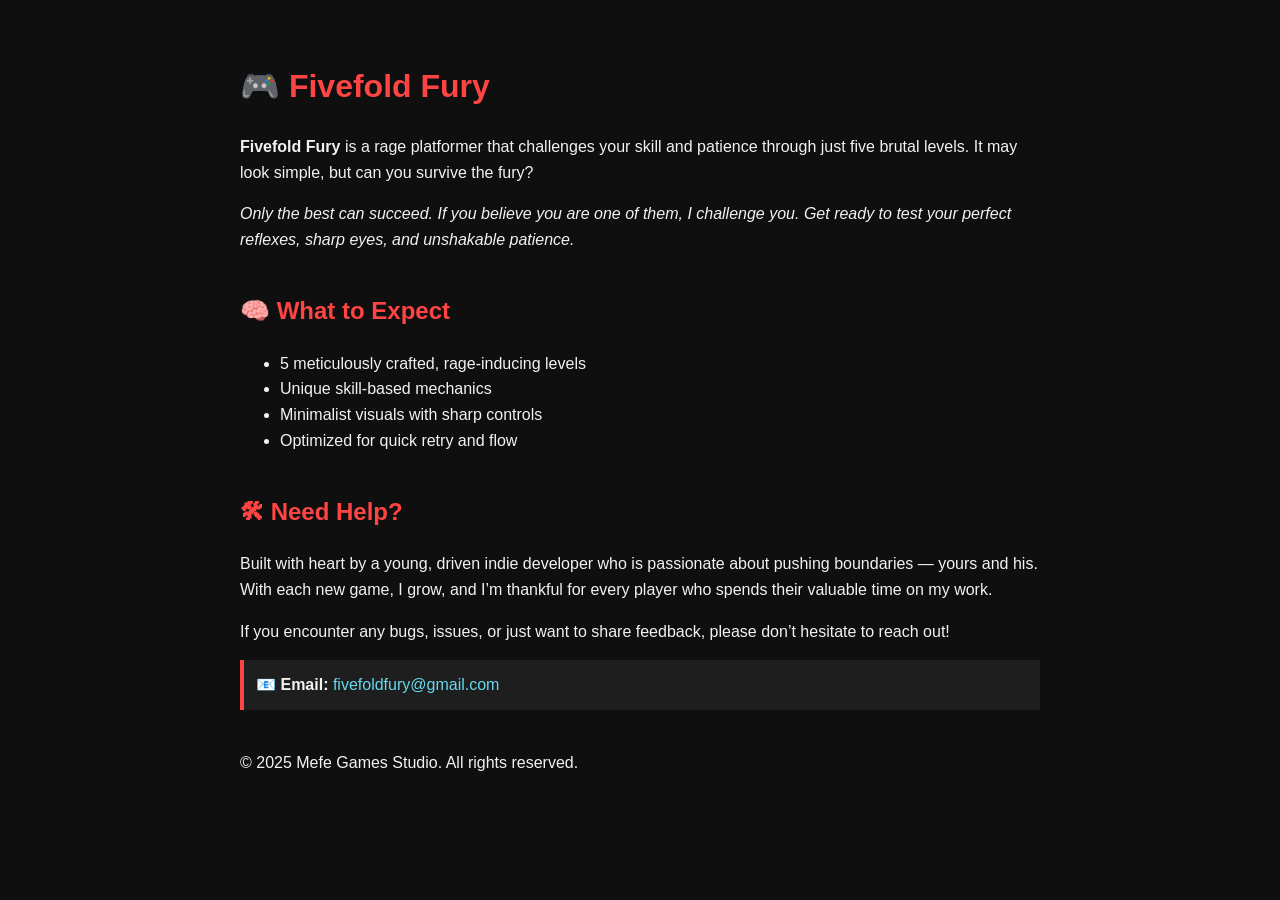
==== index.html @ 888ec34f "index sayfası oluşturuldu" ====
<!DOCTYPE html>
<html lang="en">
<head>
  <meta charset="UTF-8" />
  <meta name="viewport" content="width=device-width, initial-scale=1.0"/>
  <meta name="description" content="Fivefold Fury - A brutally fun platformer from a passionate indie developer. Challenge yourself through five intense levels!">
  <title>Fivefold Fury - Indie Platform Game</title>
  <style>
    body {
      font-family: 'Segoe UI', Tahoma, Geneva, Verdana, sans-serif;
      line-height: 1.6;
      background: #0f0f0f;
      color: #f2f2f2;
      padding: 40px;
      max-width: 800px;
      margin: auto;
    }
    h1, h2 {
      color: #ff4444;
    }
    a {
      color: #66d9ef;
      text-decoration: none;
    }
    a:hover {
      text-decoration: underline;
    }
    .section {
      margin-bottom: 40px;
    }
    .email {
      background: #1e1e1e;
      padding: 12px;
      border-left: 4px solid #ff4444;
      margin-top: 12px;
    }
  </style>
</head>
<body>
  <h1>🎮 Fivefold Fury</h1>
  <div class="section">
    <p><strong>Fivefold Fury</strong> is a rage platformer that challenges your skill and patience through just five brutal levels. It may look simple, but can you survive the fury?</p>
    <p><em>Only the best can succeed. If you believe you are one of them, I challenge you. Get ready to test your perfect reflexes, sharp eyes, and unshakable patience.</em></p>
  </div>


  <h2>🧠 What to Expect</h2>
  <div class="section">
    <ul>
      <li>5 meticulously crafted, rage-inducing levels</li>
      <li>Unique skill-based mechanics</li>
      <li>Minimalist visuals with sharp controls</li>
      <li>Optimized for quick retry and flow</li>
    </ul>
  </div>

  <h2>🛠 Need Help?</h2>
  <div class="section">
    <p>Built with heart by a young, driven indie developer who is passionate about pushing boundaries — yours and his. With each new game, I grow, and I’m thankful for every player who spends their valuable time on my work.</p>
    <p>If you encounter any bugs, issues, or just want to share feedback, please don’t hesitate to reach out!</p>
    <div class="email">
      📧 <strong>Email:</strong> <a href="mailto:fivefoldfury@gmail.com">fivefoldfury@gmail.com</a>
    </div>
  </div>
<!--
  <h2>🔗 Links</h2>
  <div class="section">
    <ul>
       <li><a href="https://play.google.com/store/apps/details?id=com.yourcompany.fivefoldfury" target="_blank">Get it on Google Play</a> (if live)</li> 
    </ul>
  </div>
-->
  <footer>
    <p>&copy; 2025 Mefe Games Studio. All rights reserved.</p>
  </footer>
</body>
</html>
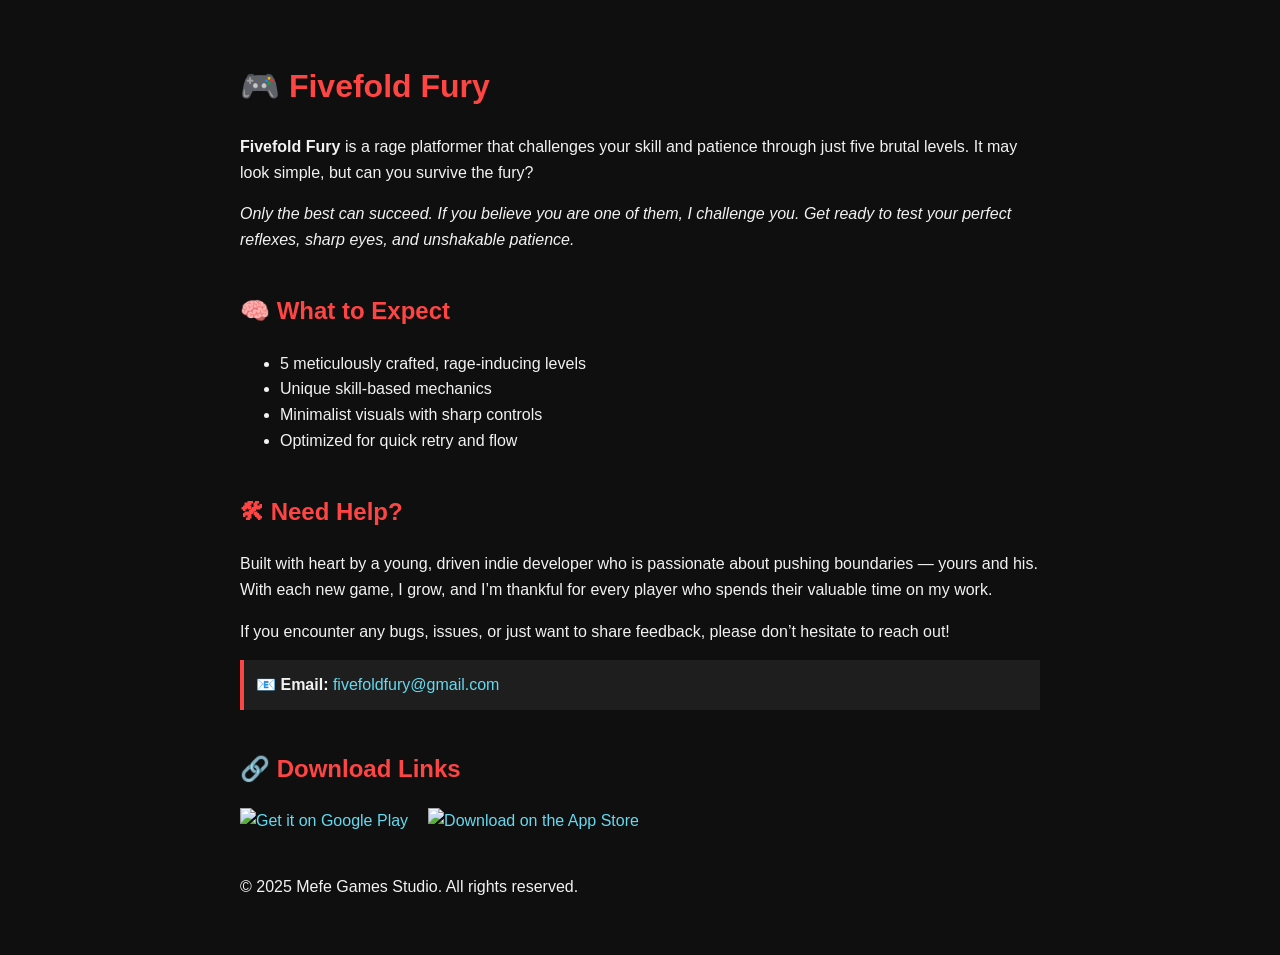
==== commit f2c98978: "Download linkleri eklendi" ====
--- a/index.html
+++ b/index.html
@@ -62,14 +62,21 @@
       📧 <strong>Email:</strong> <a href="mailto:fivefoldfury@gmail.com">fivefoldfury@gmail.com</a>
     </div>
   </div>
-<!--
-  <h2>🔗 Links</h2>
-  <div class="section">
-    <ul>
-       <li><a href="https://play.google.com/store/apps/details?id=com.yourcompany.fivefoldfury" target="_blank">Get it on Google Play</a> (if live)</li> 
-    </ul>
-  </div>
--->
+
+  <h2>🔗 Download Links</h2>
+<div class="section" style="display: flex; gap: 20px; align-items: center; flex-wrap: wrap;">
+  <a href="https://play.google.com/store/apps/details?id=com.mefegamesstudio.fivefoldfury" target="_blank">
+    <img src="https://upload.wikimedia.org/wikipedia/commons/7/78/Google_Play_Store_badge_EN.svg" 
+         alt="Get it on Google Play" 
+         style="height: 60px;">
+  </a>
+  <a href="https://apps.apple.com/app/fivefoldfury/id6747382328" target="_blank">
+    <img src="https://developer.apple.com/assets/elements/badges/download-on-the-app-store.svg" 
+         alt="Download on the App Store" 
+         style="height: 60px;">
+  </a>
+</div>
+
   <footer>
     <p>&copy; 2025 Mefe Games Studio. All rights reserved.</p>
   </footer>
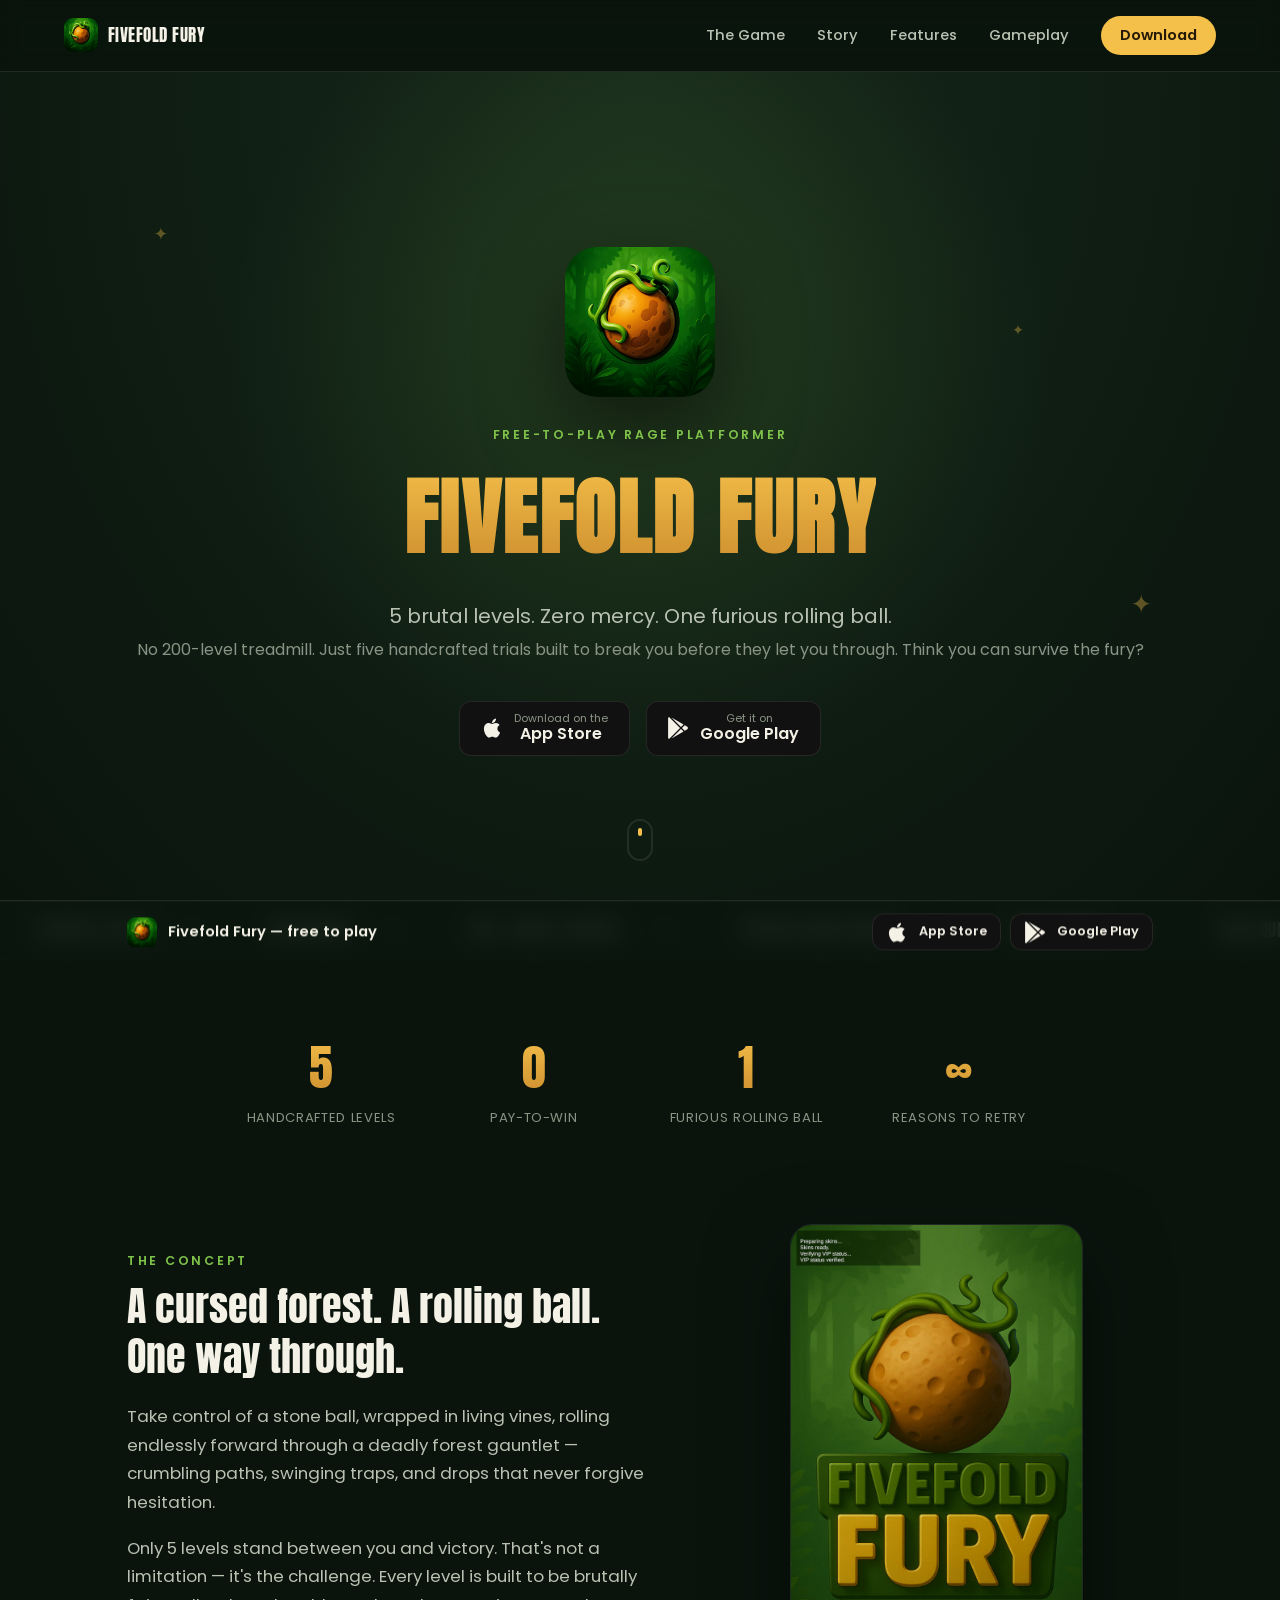
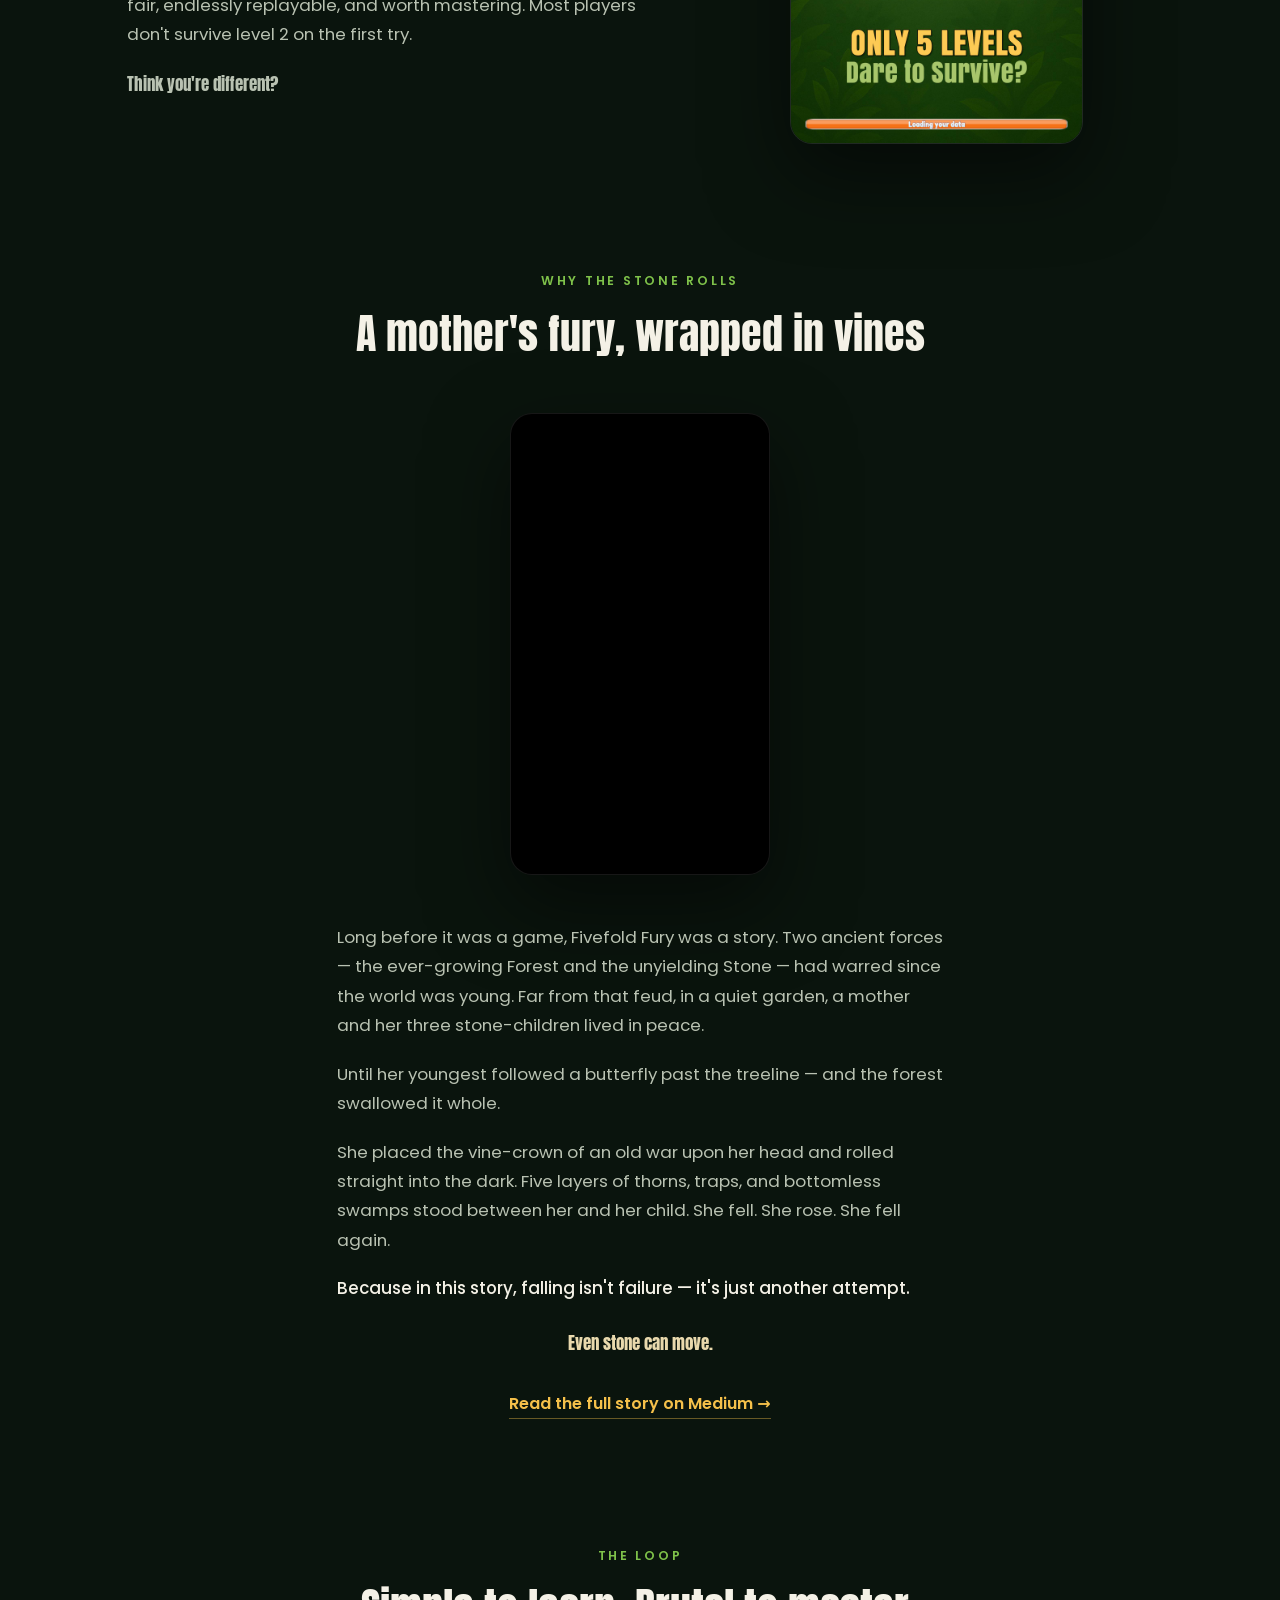
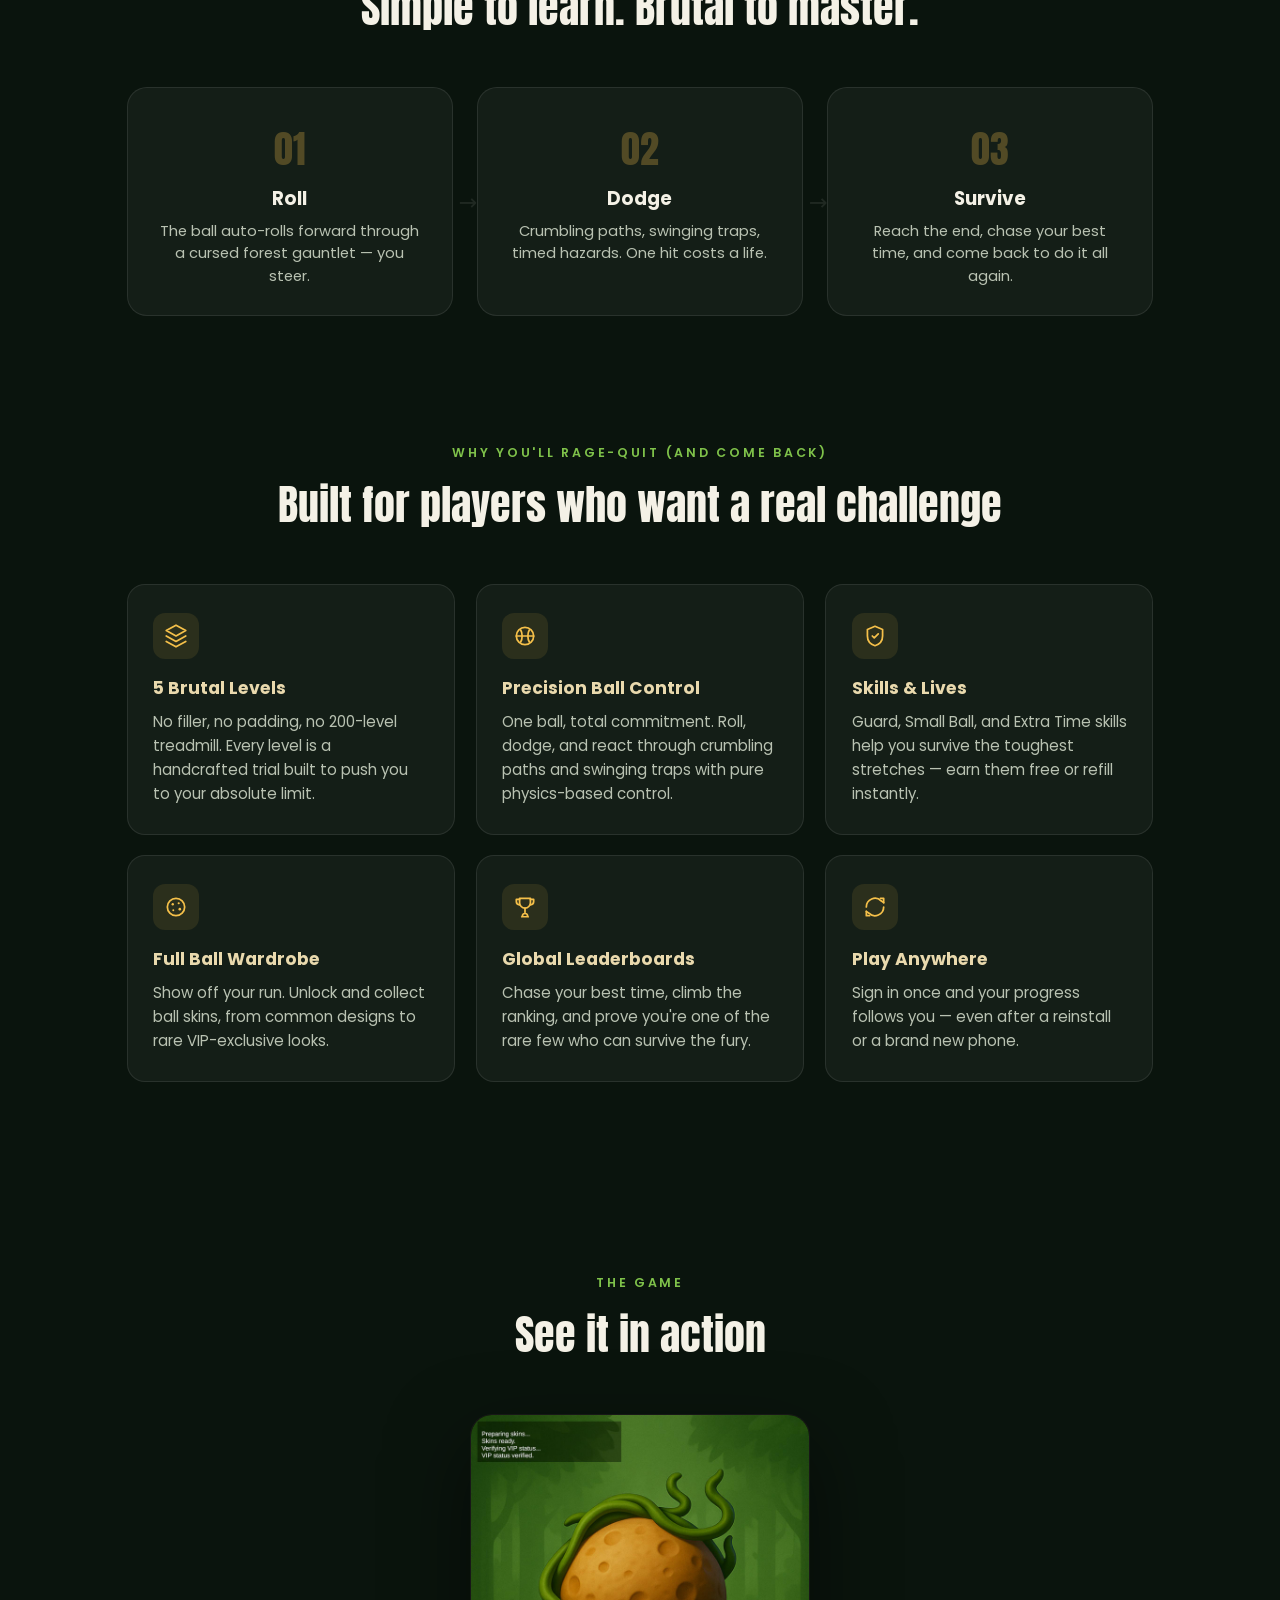
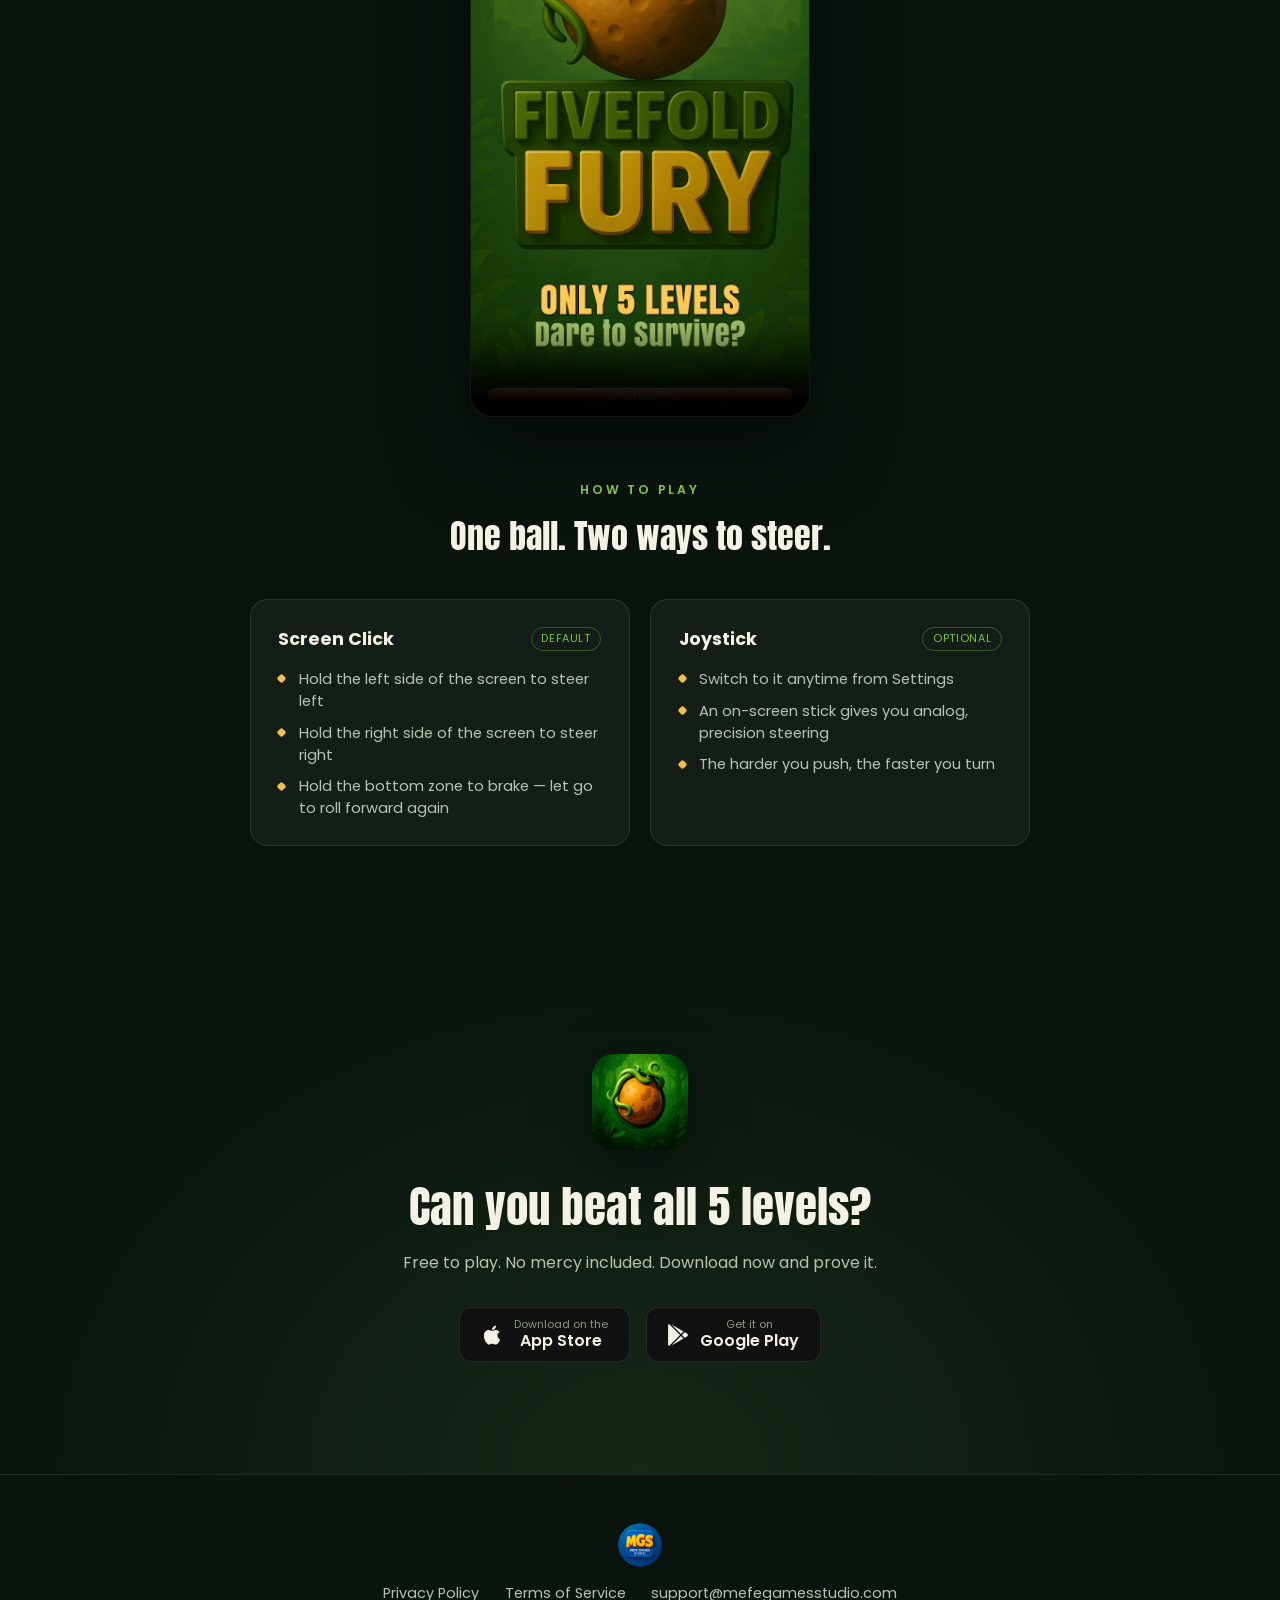
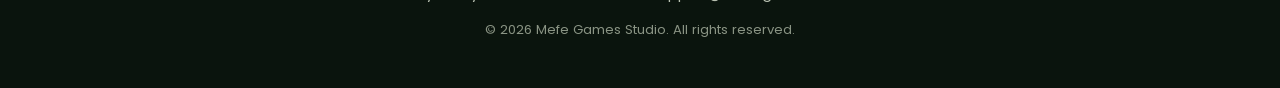
==== commit 182a31cd: "Site react ile tekrar tasarlandı" ====
--- a/index.html
+++ b/index.html
@@ -1,84 +1,18 @@
-<!DOCTYPE html>
+<!doctype html>
 <html lang="en">
-<head>
-  <meta charset="UTF-8" />
-  <meta name="viewport" content="width=device-width, initial-scale=1.0"/>
-  <meta name="description" content="Fivefold Fury - A brutally fun platformer from a passionate indie developer. Challenge yourself through five intense levels!">
-  <title>Fivefold Fury - Indie Platform Game</title>
-  <style>
-    body {
-      font-family: 'Segoe UI', Tahoma, Geneva, Verdana, sans-serif;
-      line-height: 1.6;
-      background: #0f0f0f;
-      color: #f2f2f2;
-      padding: 40px;
-      max-width: 800px;
-      margin: auto;
-    }
-    h1, h2 {
-      color: #ff4444;
-    }
-    a {
-      color: #66d9ef;
-      text-decoration: none;
-    }
-    a:hover {
-      text-decoration: underline;
-    }
-    .section {
-      margin-bottom: 40px;
-    }
-    .email {
-      background: #1e1e1e;
-      padding: 12px;
-      border-left: 4px solid #ff4444;
-      margin-top: 12px;
-    }
-  </style>
-</head>
-<body>
-  <h1>🎮 Fivefold Fury</h1>
-  <div class="section">
-    <p><strong>Fivefold Fury</strong> is a rage platformer that challenges your skill and patience through just five brutal levels. It may look simple, but can you survive the fury?</p>
-    <p><em>Only the best can succeed. If you believe you are one of them, I challenge you. Get ready to test your perfect reflexes, sharp eyes, and unshakable patience.</em></p>
-  </div>
-
-
-  <h2>🧠 What to Expect</h2>
-  <div class="section">
-    <ul>
-      <li>5 meticulously crafted, rage-inducing levels</li>
-      <li>Unique skill-based mechanics</li>
-      <li>Minimalist visuals with sharp controls</li>
-      <li>Optimized for quick retry and flow</li>
-    </ul>
-  </div>
-
-  <h2>🛠 Need Help?</h2>
-  <div class="section">
-    <p>Built with heart by a young, driven indie developer who is passionate about pushing boundaries — yours and his. With each new game, I grow, and I’m thankful for every player who spends their valuable time on my work.</p>
-    <p>If you encounter any bugs, issues, or just want to share feedback, please don’t hesitate to reach out!</p>
-    <div class="email">
-      📧 <strong>Email:</strong> <a href="mailto:fivefoldfury@gmail.com">fivefoldfury@gmail.com</a>
-    </div>
-  </div>
-
-  <h2>🔗 Download Links</h2>
-<div class="section" style="display: flex; gap: 20px; align-items: center; flex-wrap: wrap;">
-  <a href="https://play.google.com/store/apps/details?id=com.mefegamesstudio.fivefoldfury" target="_blank">
-    <img src="https://upload.wikimedia.org/wikipedia/commons/7/78/Google_Play_Store_badge_EN.svg" 
-         alt="Get it on Google Play" 
-         style="height: 60px;">
-  </a>
-  <a href="https://apps.apple.com/app/fivefoldfury/id6747382328" target="_blank">
-    <img src="https://developer.apple.com/assets/elements/badges/download-on-the-app-store.svg" 
-         alt="Download on the App Store" 
-         style="height: 60px;">
-  </a>
-</div>
-
-  <footer>
-    <p>&copy; 2025 Mefe Games Studio. All rights reserved.</p>
-  </footer>
-</body>
+  <head>
+    <meta charset="UTF-8" />
+    <link rel="icon" type="image/png" href="/favicon.png" />
+    <meta name="viewport" content="width=device-width, initial-scale=1.0" />
+    <title>Fivefold Fury — 5 Brutal Levels. Zero Mercy.</title>
+    <meta
+      name="description"
+      content="Fivefold Fury is a hardcore rage-platformer: 5 brutal, physics-based rolling-ball levels. Free to play on iOS and Android."
+    />
+    <script type="module" crossorigin src="/assets/index-BAk4Bm1z.js"></script>
+    <link rel="stylesheet" crossorigin href="/assets/index-CCkY8u_Q.css">
+  </head>
+  <body>
+    <div id="root"></div>
+  </body>
 </html>
--- a/assets/index-CCkY8u_Q.css
+++ b/assets/index-CCkY8u_Q.css
@@ -0,0 +1 @@
+@import "https://fonts.googleapis.com/css2?family=Anton&family=Poppins:wght@400;500;600;700&display=swap";:root{--bg-0:#0a140d;--bg-1:#101f14;--bg-2:#16281a;--gold:#f5c04a;--gold-soft:#e9d9ad;--green:#7fc24a;--ink:#f4f1e6;--ink-dim:#b9c2b2;--ink-dimmer:#8a9484;--card-bg:#ffffff0b;--card-border:#ffffff17}*{box-sizing:border-box}html{scroll-behavior:smooth}section[id]{scroll-margin-top:76px}body{color:var(--ink);background:var(--bg-0);margin:0;font-family:Poppins,system-ui,sans-serif}a{color:inherit}img{max-width:100%;display:block}.eyebrow{text-transform:uppercase;letter-spacing:.22em;color:var(--green);margin-bottom:.7rem;font-size:.78rem;font-weight:600}.eyebrow.center{text-align:center}.section-title{margin:0 0 3rem;font-family:Anton,sans-serif;font-size:clamp(1.8rem,3.6vw,2.6rem);font-weight:400}.section-title.center{text-align:center}.reveal{opacity:0;transition:opacity .7s,transform .7s;transform:translateY(26px)}.reveal-in{opacity:1;transform:translateY(0)}.navbar{z-index:50;-webkit-backdrop-filter:blur(10px);backdrop-filter:blur(10px);border-bottom:1px solid var(--card-border);background:#0a140dbf;justify-content:space-between;align-items:center;padding:1rem 5vw;display:flex;position:sticky;top:0}.navbar-brand{letter-spacing:.03em;color:var(--ink);align-items:center;gap:.6rem;font-family:Anton,sans-serif;font-size:1.05rem;text-decoration:none;display:flex}.navbar-brand img{border-radius:9px;width:34px;height:34px}.navbar-links{align-items:center;gap:2rem;font-size:.92rem;font-weight:500;display:flex}.navbar-links a{color:var(--ink-dim);text-decoration:none;transition:color .15s}.navbar-links a:hover{color:var(--ink)}.navbar-cta{background:var(--gold);border-radius:999px;padding:.55rem 1.2rem;color:#241a05!important;font-weight:600!important}.navbar-cta:hover{filter:brightness(1.08)}.hero{text-align:center;background:radial-gradient(ellipse at 50% 0%, var(--bg-2) 0%, var(--bg-1) 45%, var(--bg-0) 100%);flex-direction:column;justify-content:center;align-items:center;min-height:92vh;padding:6rem 6vw 4rem;display:flex;position:relative;overflow:hidden}.hero-glow{pointer-events:none;background:radial-gradient(circle,#7fc24a29 0%,#0000 65%);width:900px;height:900px;animation:6s ease-in-out infinite glowPulse;position:absolute;top:-20%;left:50%;transform:translate(-50%)}@keyframes glowPulse{0%,to{opacity:.75;transform:translate(-50%)scale(1)}50%{opacity:1;transform:translate(-50%)scale(1.08)}}.hero-float{color:var(--gold);opacity:.35;pointer-events:none;font-size:1.4rem;animation:7s ease-in-out infinite floatY;position:absolute}.hero-float-1{font-size:1.1rem;animation-delay:0s;top:18%;left:12%}.hero-float-2{font-size:1.6rem;animation-delay:1.6s;top:62%;right:10%}.hero-float-3{font-size:.9rem;animation-delay:3.2s;top:30%;right:20%}@keyframes floatY{0%,to{opacity:.25;transform:translateY(0)}50%{opacity:.55;transform:translateY(-22px)}}.hero-enter{flex-direction:column;align-items:center;animation:.9s cubic-bezier(.22,.61,.36,1) both heroRise;display:flex}@keyframes heroRise{0%{opacity:0;transform:translateY(28px)}to{opacity:1;transform:translateY(0)}}.hero-eyebrow{animation:.6s .1s both fadeIn}.hero-icon{animation:4.5s ease-in-out infinite iconBob}@keyframes iconBob{0%,to{transform:translateY(0)rotate(0)}50%{transform:translateY(-10px)rotate(-2deg)}}@keyframes fadeIn{0%{opacity:0}to{opacity:1}}.hero-scroll{border:2px solid var(--card-border);border-radius:14px;width:26px;height:42px;animation:1s .6s both fadeIn;position:absolute;bottom:2.4rem;left:50%;transform:translate(-50%)}.hero-scroll span{background:var(--gold);border-radius:2px;width:4px;height:8px;animation:1.8s ease-in-out infinite scrollDot;position:absolute;top:7px;left:50%;transform:translate(-50%)}@keyframes scrollDot{0%{opacity:1;transform:translate(-50%)}70%,to{opacity:0;transform:translate(-50%,16px)}}.hero-icon{border-radius:32px;width:150px;height:150px;margin-bottom:1.8rem;position:relative;box-shadow:0 30px 80px #0000008c}.hero-title{letter-spacing:.03em;background:linear-gradient(180deg, var(--gold) 0%, #c98a2c 100%);color:#0000;-webkit-background-clip:text;background-clip:text;margin:0;font-family:Anton,sans-serif;font-size:clamp(2.8rem,8vw,5.2rem);position:relative}.hero-tagline{color:var(--ink-dim);max-width:600px;margin:1.3rem 0 .4rem;font-size:1.25rem;position:relative}.hero-sub{color:var(--ink-dimmer);margin:0 0 2.4rem;font-size:1rem;position:relative}.store-badges{flex-wrap:wrap;justify-content:center;gap:1rem;display:flex;position:relative}.store-badge{border:1px solid var(--card-border);color:var(--ink);background:#111;border-radius:12px;align-items:center;gap:.7rem;padding:.7rem 1.3rem;font-size:1rem;font-weight:600;line-height:1.15;text-decoration:none;transition:transform .15s,border-color .15s;display:flex}.store-badge:hover{border-color:#f5c04a80;transform:translateY(-2px)}.store-badge small{color:var(--ink-dimmer);font-size:.68rem;font-weight:400;display:block}.marquee{border-top:1px solid var(--card-border);border-bottom:1px solid var(--card-border);background:var(--bg-1);padding:1rem 0;overflow:hidden}.marquee-track{width:max-content;animation:26s linear infinite marqueeScroll;display:flex}@keyframes marqueeScroll{0%{transform:translate(0)}to{transform:translate(-50%)}}.marquee-item{letter-spacing:.04em;color:var(--ink-dim);white-space:nowrap;align-items:center;gap:2.2rem;padding:0 2.2rem;font-family:Anton,sans-serif;font-size:1.05rem;display:flex}.marquee-dot{color:var(--gold);font-size:.8rem}.stats{grid-template-columns:repeat(4,1fr);gap:1.5rem;max-width:980px;margin:0 auto;padding:4.5rem 6vw 1rem;display:grid}.stat{text-align:center}.stat-value{background:linear-gradient(180deg, var(--gold) 0%, #c98a2c 100%);color:#0000;-webkit-background-clip:text;background-clip:text;font-family:Anton,sans-serif;font-size:clamp(2rem,4.5vw,3rem)}.stat-label{color:var(--ink-dimmer);letter-spacing:.05em;text-transform:uppercase;margin-top:.3rem;font-size:.82rem}.about{grid-template-columns:1.1fr .9fr;align-items:center;gap:5vw;max-width:1180px;margin:0 auto;padding:5rem 6vw 6rem;display:grid}.about-text p{color:var(--ink-dim);margin:0 0 1.1rem;font-size:1.05rem;line-height:1.7}.about-text h2{margin:0 0 1.3rem;font-family:Anton,sans-serif;font-size:clamp(1.8rem,3.2vw,2.5rem);font-weight:400;line-height:1.25}.about-dare{color:var(--gold-soft);font-family:Anton,sans-serif;font-size:1.15rem;margin-top:1.4rem!important}.about-image-wrap{display:flex}.about-image{border:1px solid var(--card-border);object-fit:cover;border-radius:22px;max-height:520px;margin:0 auto;transition:transform .4s;box-shadow:0 30px 80px #00000080}.about-image:hover{transform:scale(1.02)rotate(-.5deg)}.story{text-align:center;max-width:760px;margin:0 auto;padding:2rem 6vw 6rem}.story-video-wrap{aspect-ratio:9/16;border:1px solid var(--card-border);background:#000;border-radius:22px;width:260px;max-width:70vw;margin:0 auto 3rem;overflow:hidden;box-shadow:0 30px 80px #00000080}.story-video{border:0;width:100%;height:100%;display:block}.story-body{text-align:left}.story-body p{color:var(--ink-dim);margin:0 0 1.2rem;font-size:1.05rem;line-height:1.75}.story-emphasis{font-weight:500;color:var(--ink)!important}.story-mantra{text-align:center;font-family:Anton,sans-serif;font-size:1.4rem;color:var(--gold-soft)!important;margin:1.6rem 0 0!important}.story-link{color:var(--gold);border-bottom:1px solid #f5c04a66;margin-top:2rem;padding-bottom:.15rem;font-weight:600;text-decoration:none;transition:border-color .15s;display:inline-block}.story-link:hover{border-color:var(--gold)}.steps{max-width:1180px;margin:0 auto;padding:2rem 6vw 6rem}.steps-row{counter-reset:step;grid-template-columns:repeat(3,1fr);gap:1.5rem;display:grid}.step-card{background:var(--card-bg);border:1px solid var(--card-border);text-align:center;border-radius:20px;padding:2rem 1.6rem 1.7rem;position:relative}.step-number{color:#f5c04a47;margin-bottom:.4rem;font-family:Anton,sans-serif;font-size:2.4rem}.step-card h3{color:var(--ink);margin:0 0 .5rem;font-size:1.15rem}.step-card p{color:var(--ink-dim);margin:0;font-size:.92rem;line-height:1.55}.step-card:not(:last-child):after{content:"→";color:var(--card-border);font-size:1.4rem;display:none;position:absolute;top:50%;right:-1.6rem;transform:translateY(-50%)}@media (width>=901px){.step-card:not(:last-child):after{display:block}}.features{max-width:1180px;margin:0 auto;padding:2rem 6vw 7rem}.features-grid{grid-template-columns:repeat(3,1fr);gap:1.3rem;display:grid}.feature-card{background:var(--card-bg);border:1px solid var(--card-border);border-radius:18px;padding:1.7rem 1.6rem;transition:transform .25s,border-color .25s,background .25s}.feature-card:hover{background:#f5c04a0d;border-color:#f5c04a66;transform:translateY(-5px)}.feature-icon{width:46px;height:46px;color:var(--gold);background:#f5c04a1a;border-radius:12px;justify-content:center;align-items:center;margin-bottom:1rem;display:flex}.feature-card h3{color:var(--gold-soft);margin:0 0 .6rem;font-size:1.08rem}.feature-card p{color:var(--ink-dim);margin:0;font-size:.94rem;line-height:1.6}.showcase{max-width:1180px;margin:0 auto;padding:5rem 6vw 7rem}.gameplay-video{border:1px solid var(--card-border);background:#000;border-radius:22px;width:100%;max-width:340px;max-height:68vh;margin:0 auto 4rem;display:block;box-shadow:0 30px 80px #00000080}.howto-title{text-align:center;margin:0 0 2.4rem;font-family:Anton,sans-serif;font-size:clamp(1.5rem,2.8vw,2.1rem);font-weight:400}.howto-grid{grid-template-columns:repeat(2,1fr);gap:1.3rem;max-width:780px;margin:0 auto;display:grid}.howto-card{background:var(--card-bg);border:1px solid var(--card-border);border-radius:18px;padding:1.6rem 1.7rem}.howto-card-head{justify-content:space-between;align-items:center;margin-bottom:1rem;display:flex}.howto-card-head h4{color:var(--ink);margin:0;font-size:1.1rem}.howto-badge{letter-spacing:.06em;text-transform:uppercase;color:var(--green);border:1px solid #7fc24a59;border-radius:999px;padding:.2rem .6rem;font-size:.68rem}.howto-card ul{margin:0;padding:0;list-style:none}.howto-card li{color:var(--ink-dim);margin-bottom:.6rem;padding-left:1.3rem;font-size:.92rem;line-height:1.5;position:relative}.howto-card li:last-child{margin-bottom:0}.howto-card li:before{content:"";background:var(--gold);border-radius:2px;width:7px;height:7px;position:absolute;top:.5em;left:0;transform:rotate(45deg)}.download{text-align:center;background:radial-gradient(ellipse at 50% 100%, var(--bg-2) 0%, var(--bg-0) 70%);padding:6rem 6vw 7rem}.download-icon{border-radius:22px;width:96px;height:96px;margin:0 auto 1.4rem;box-shadow:0 20px 60px #00000073}.download h2{margin:0 0 .6rem;font-family:Anton,sans-serif;font-size:clamp(1.9rem,4vw,2.8rem);font-weight:400}.download p{color:var(--ink-dim);margin:0 0 2rem}.download .store-badges{justify-content:center}.site-footer{border-top:1px solid var(--card-border);text-align:center;flex-direction:column;align-items:center;gap:1rem;padding:3rem 6vw;display:flex}.footer-logo{border-radius:50%;width:44px;height:44px}.footer-links{flex-wrap:wrap;justify-content:center;gap:1.6rem;font-size:.9rem;display:flex}.footer-links a{color:var(--ink-dim);text-decoration:none}.footer-links a:hover{color:var(--gold-soft)}.footer-copy{color:var(--ink-dimmer);font-size:.82rem}.sticky-bar{z-index:40;-webkit-backdrop-filter:blur(12px);backdrop-filter:blur(12px);border-top:1px solid var(--card-border);background:#0a140dd9;transition:transform .35s;position:fixed;bottom:0;left:0;right:0;transform:translateY(100%)}.sticky-bar-visible{transform:translateY(0)}.sticky-bar-inner{justify-content:space-between;align-items:center;gap:1.5rem;max-width:1180px;margin:0 auto;padding:.8rem 6vw;display:flex}.sticky-bar-text{white-space:nowrap;align-items:center;gap:.7rem;font-size:.92rem;font-weight:600;display:flex}.sticky-bar-text img{border-radius:8px;width:30px;height:30px}.sticky-bar-badges{gap:.6rem}.sticky-bar-badges .store-badge{padding:.4rem .8rem;font-size:.8rem}.sticky-bar-badges .store-badge small{display:none}@media (width<=900px){.navbar-links{gap:1rem;font-size:.85rem}.navbar-links a:not(.navbar-cta){display:none}.about{grid-template-columns:1fr;padding:4rem 6vw}.about-image{max-height:420px}.features-grid,.stats{grid-template-columns:repeat(2,1fr)}.steps-row{grid-template-columns:1fr}.sticky-bar-text span{display:none}}@media (prefers-reduced-motion:reduce){.reveal{transition:none}.hero-glow,.hero-float,.hero-enter,.hero-eyebrow,.hero-icon,.hero-scroll,.hero-scroll span,.marquee-track{animation:none!important}}@media (width<=520px){.features-grid,.stats,.howto-grid{grid-template-columns:1fr}}
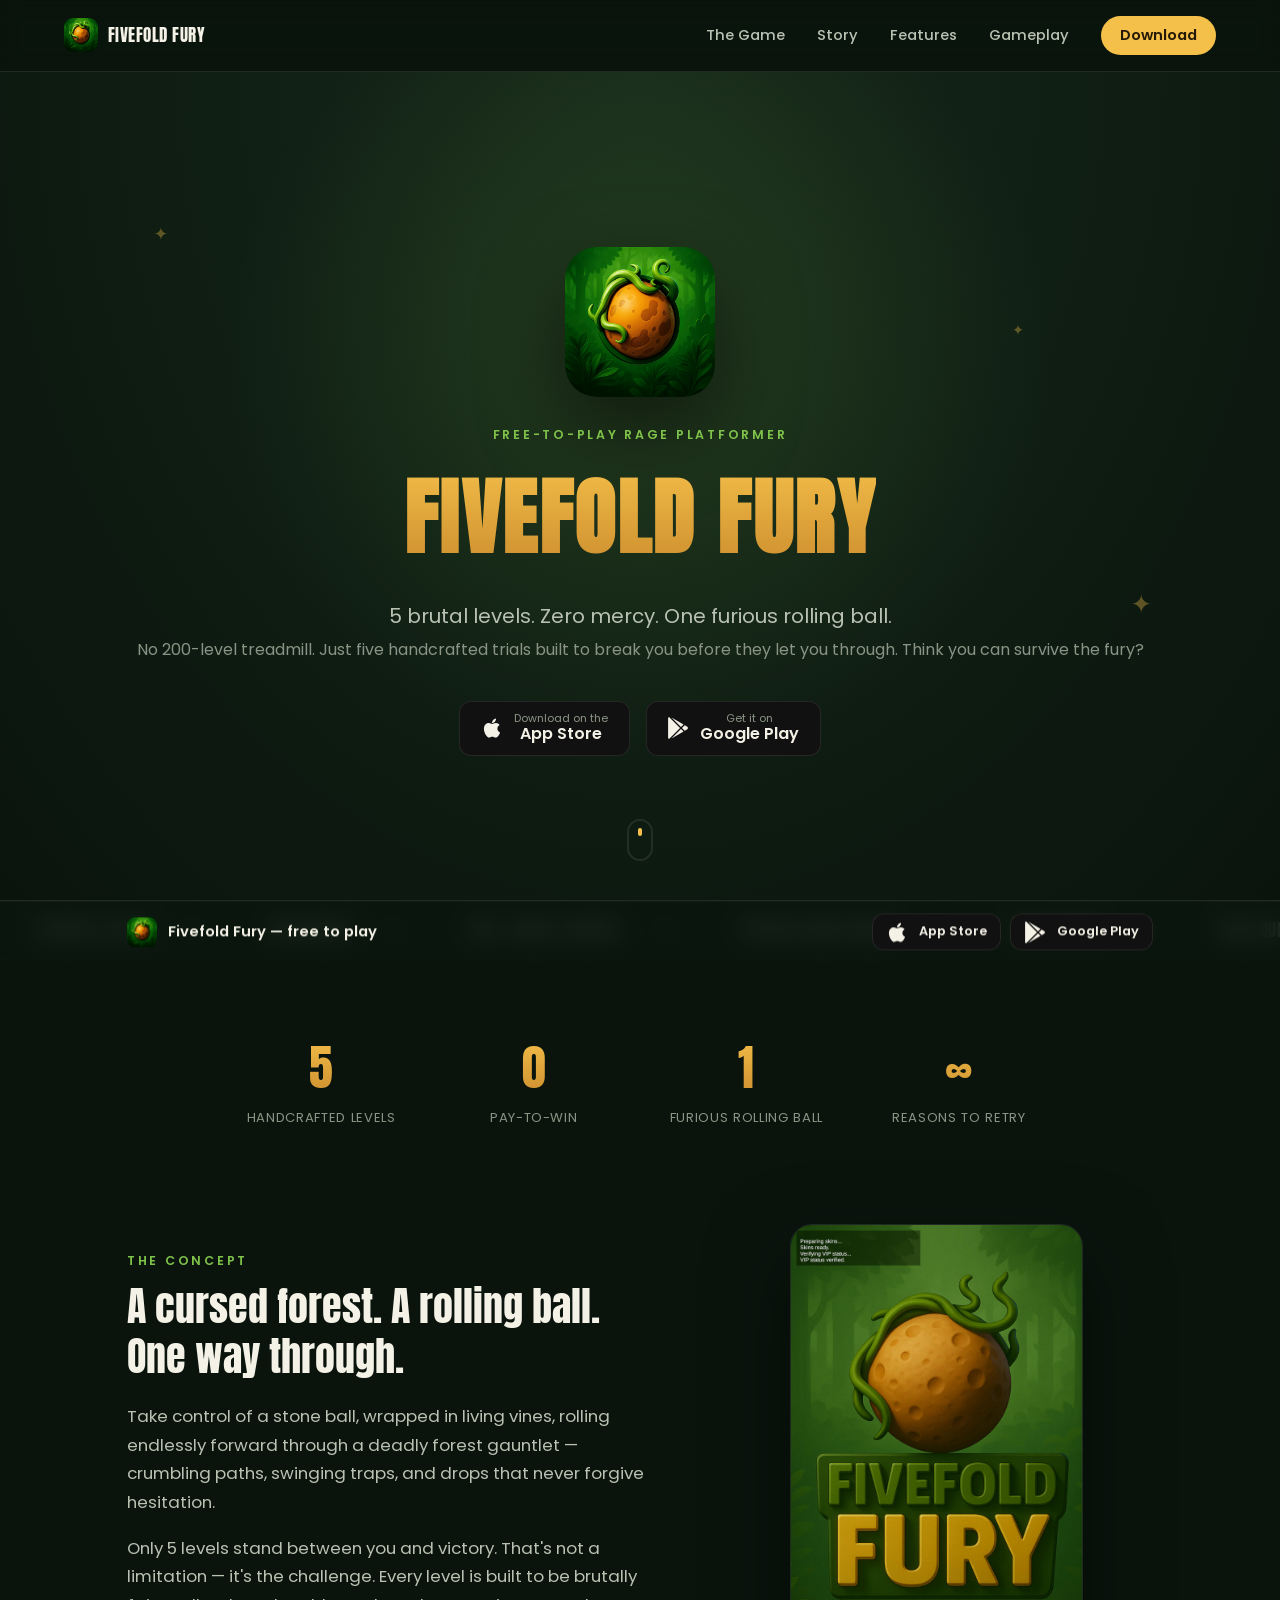
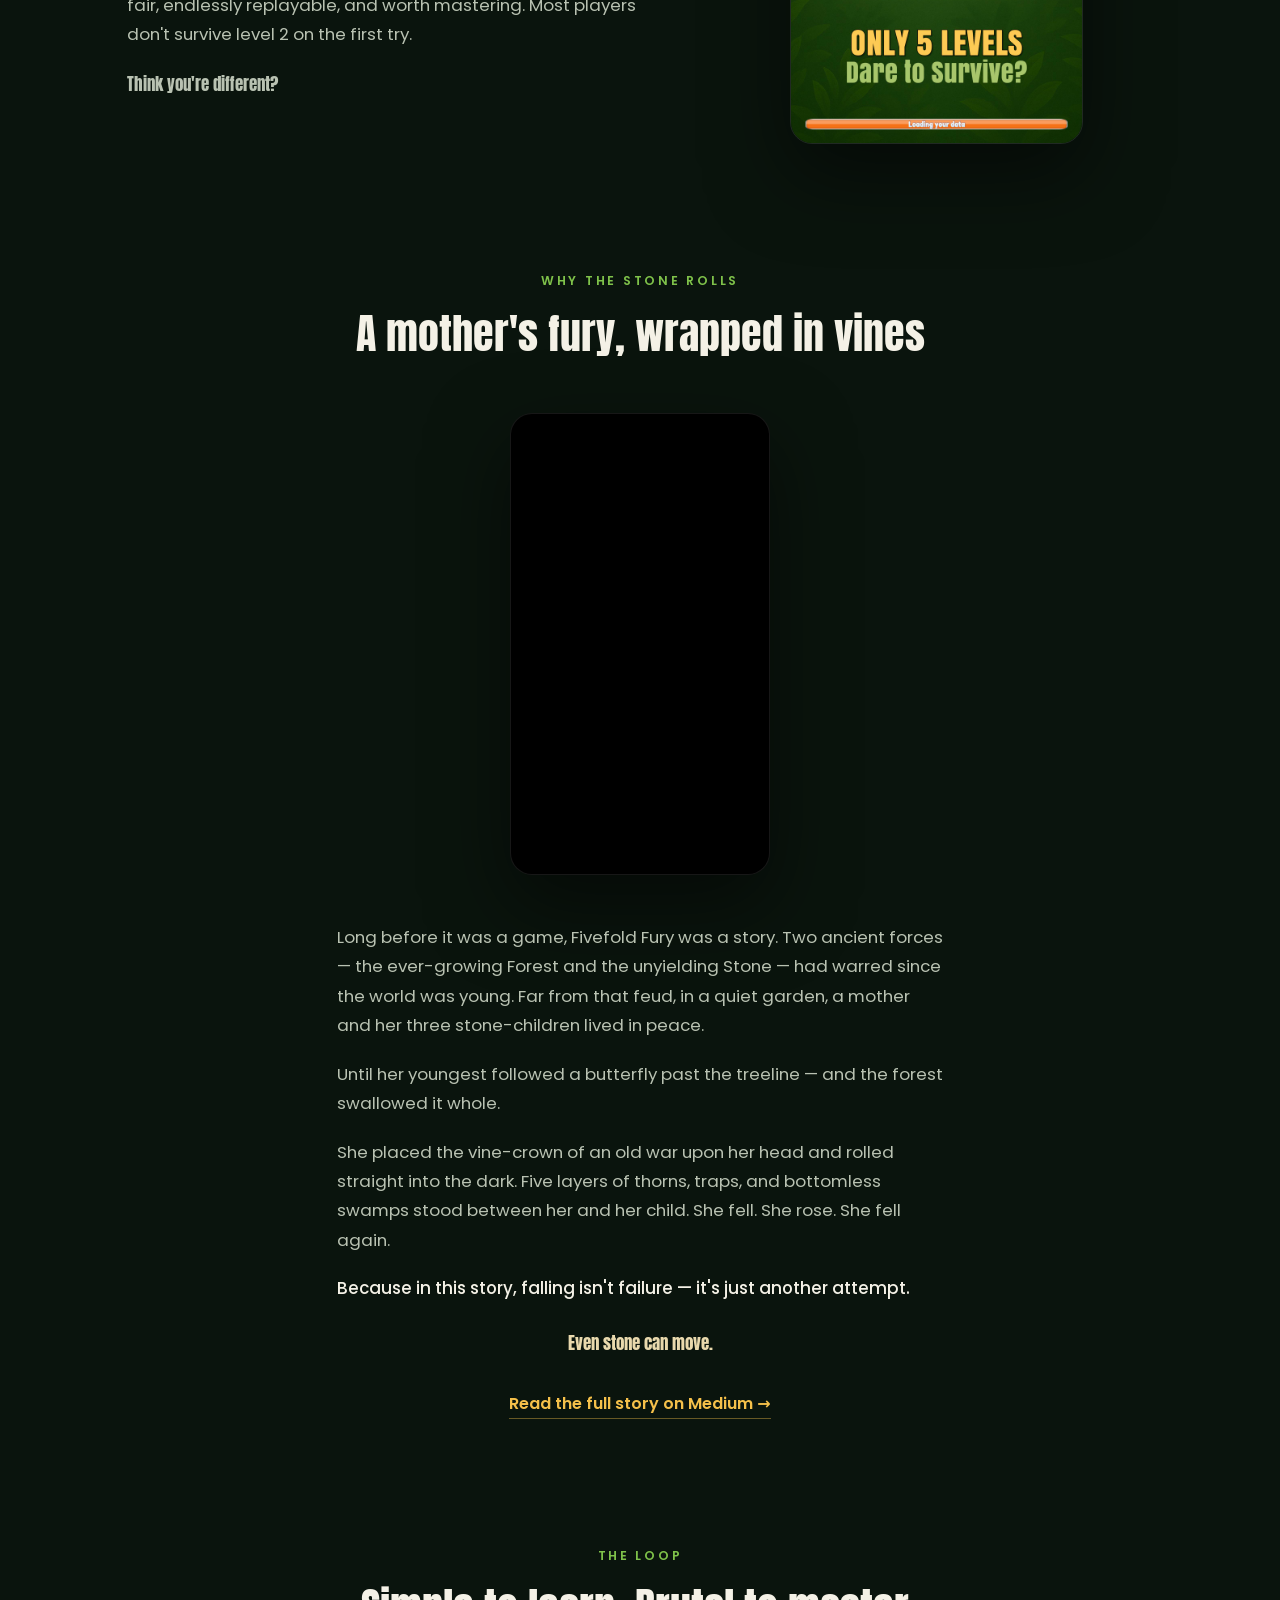
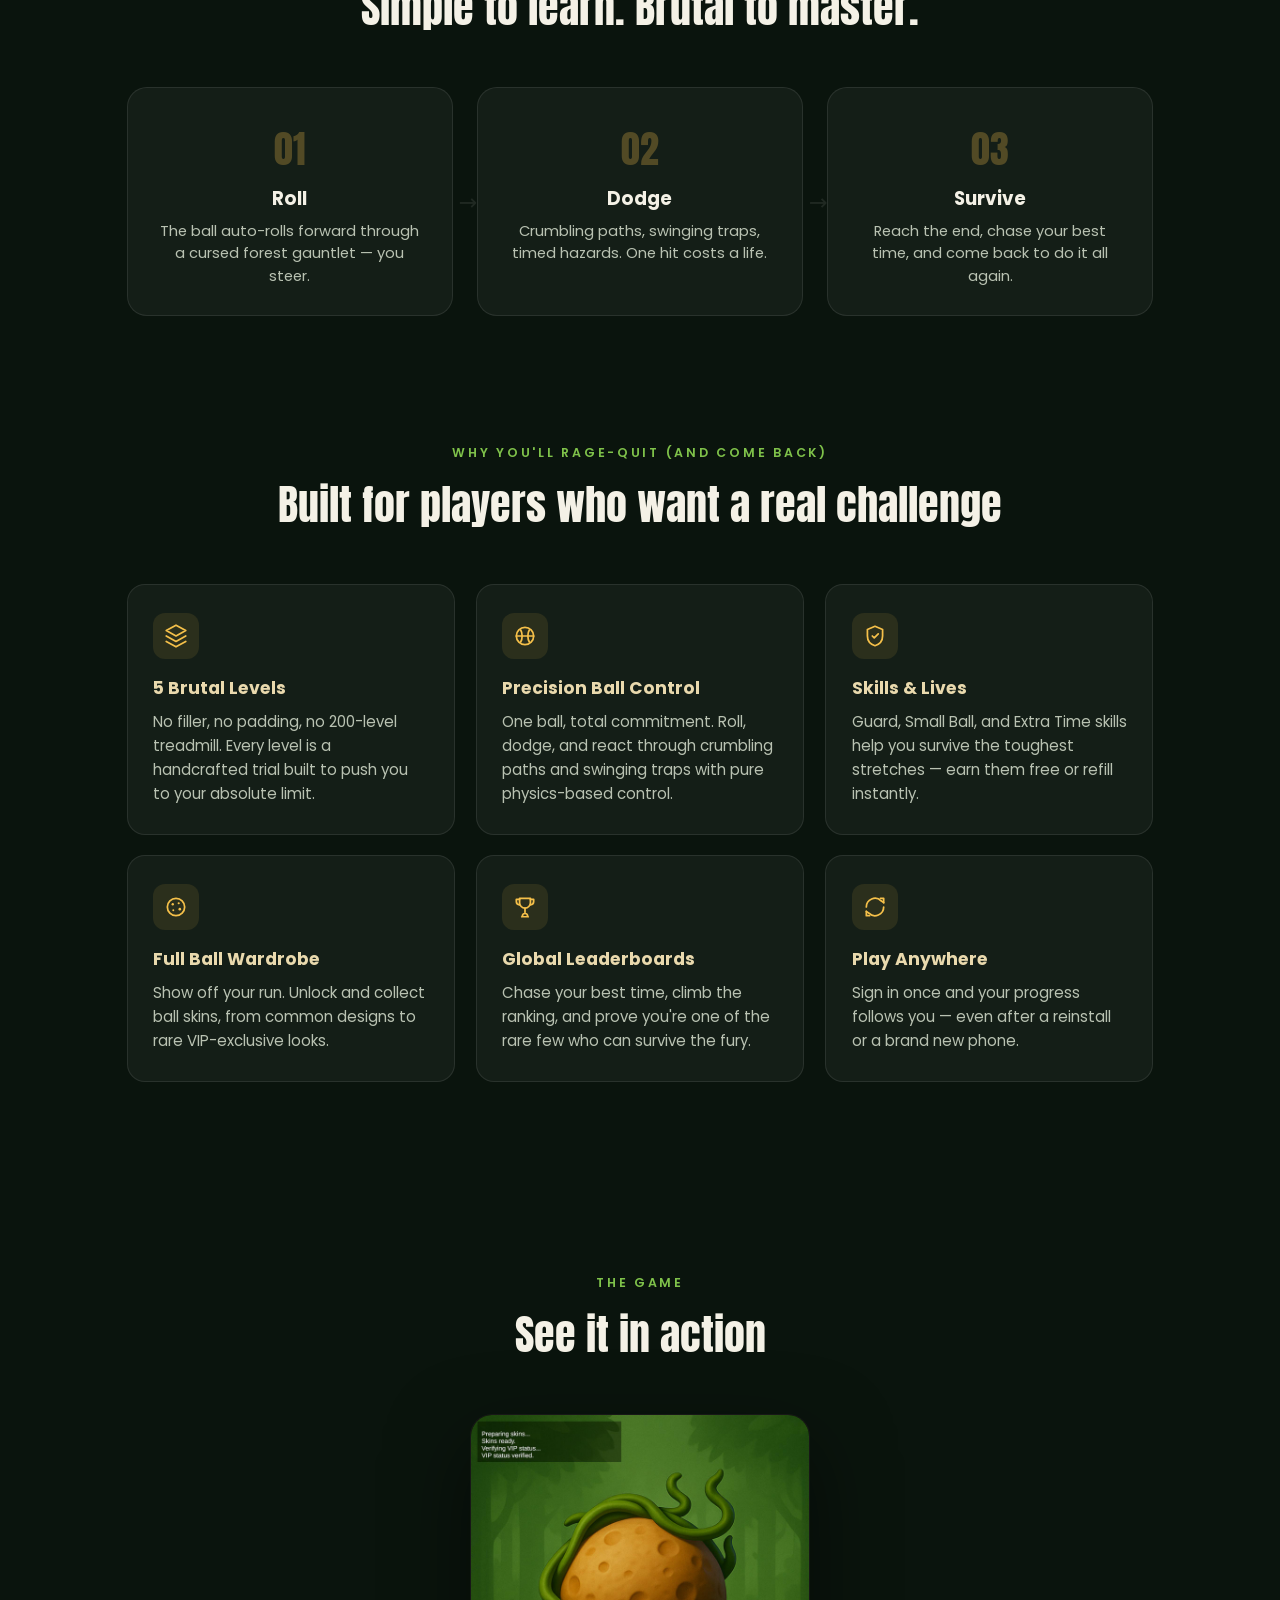
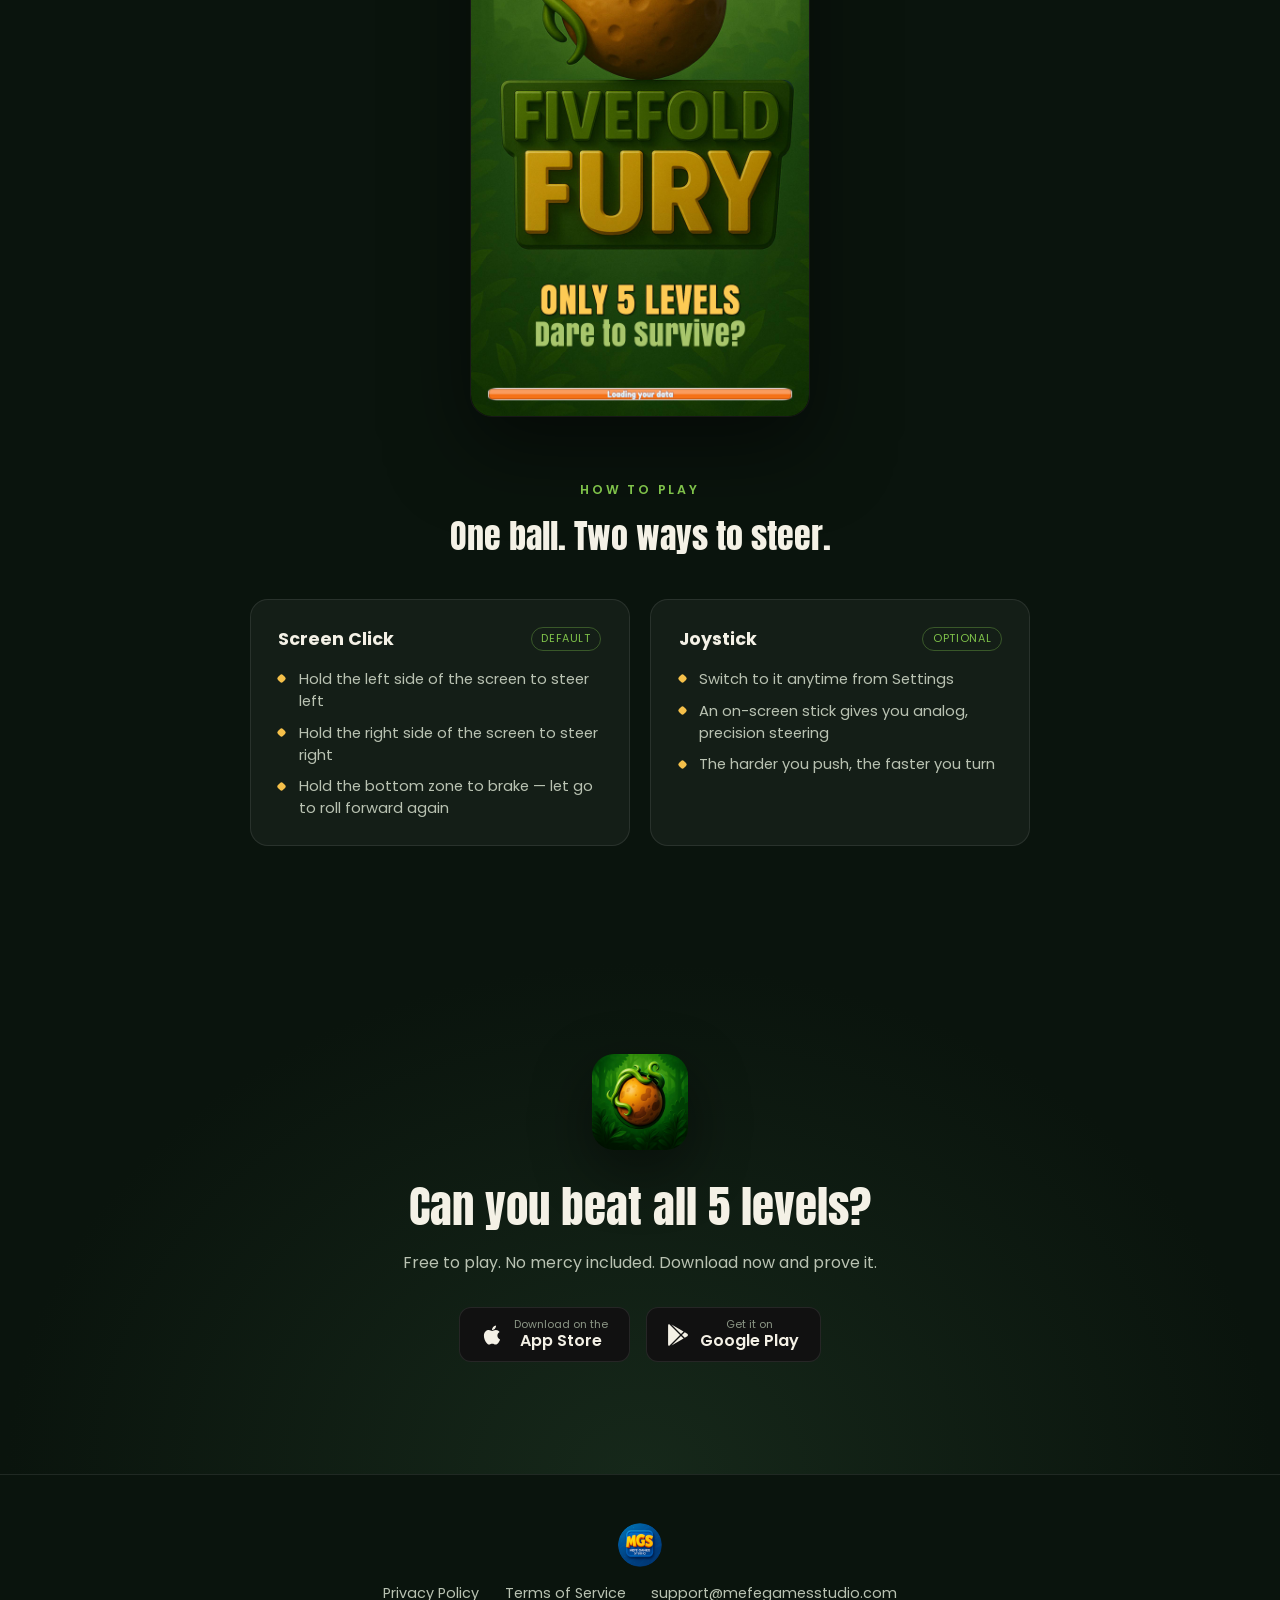
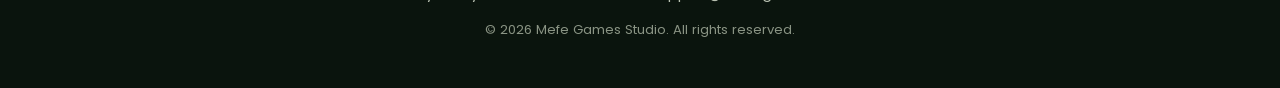
==== commit 5f413fa9: "Video sorunu çözüldü" ====
--- a/index.html
+++ b/index.html
@@ -9,7 +9,7 @@
       name="description"
       content="Fivefold Fury is a hardcore rage-platformer: 5 brutal, physics-based rolling-ball levels. Free to play on iOS and Android."
     />
-    <script type="module" crossorigin src="/assets/index-BAk4Bm1z.js"></script>
+    <script type="module" crossorigin src="/assets/index-BUNVQLzq.js"></script>
     <link rel="stylesheet" crossorigin href="/assets/index-CCkY8u_Q.css">
   </head>
   <body>
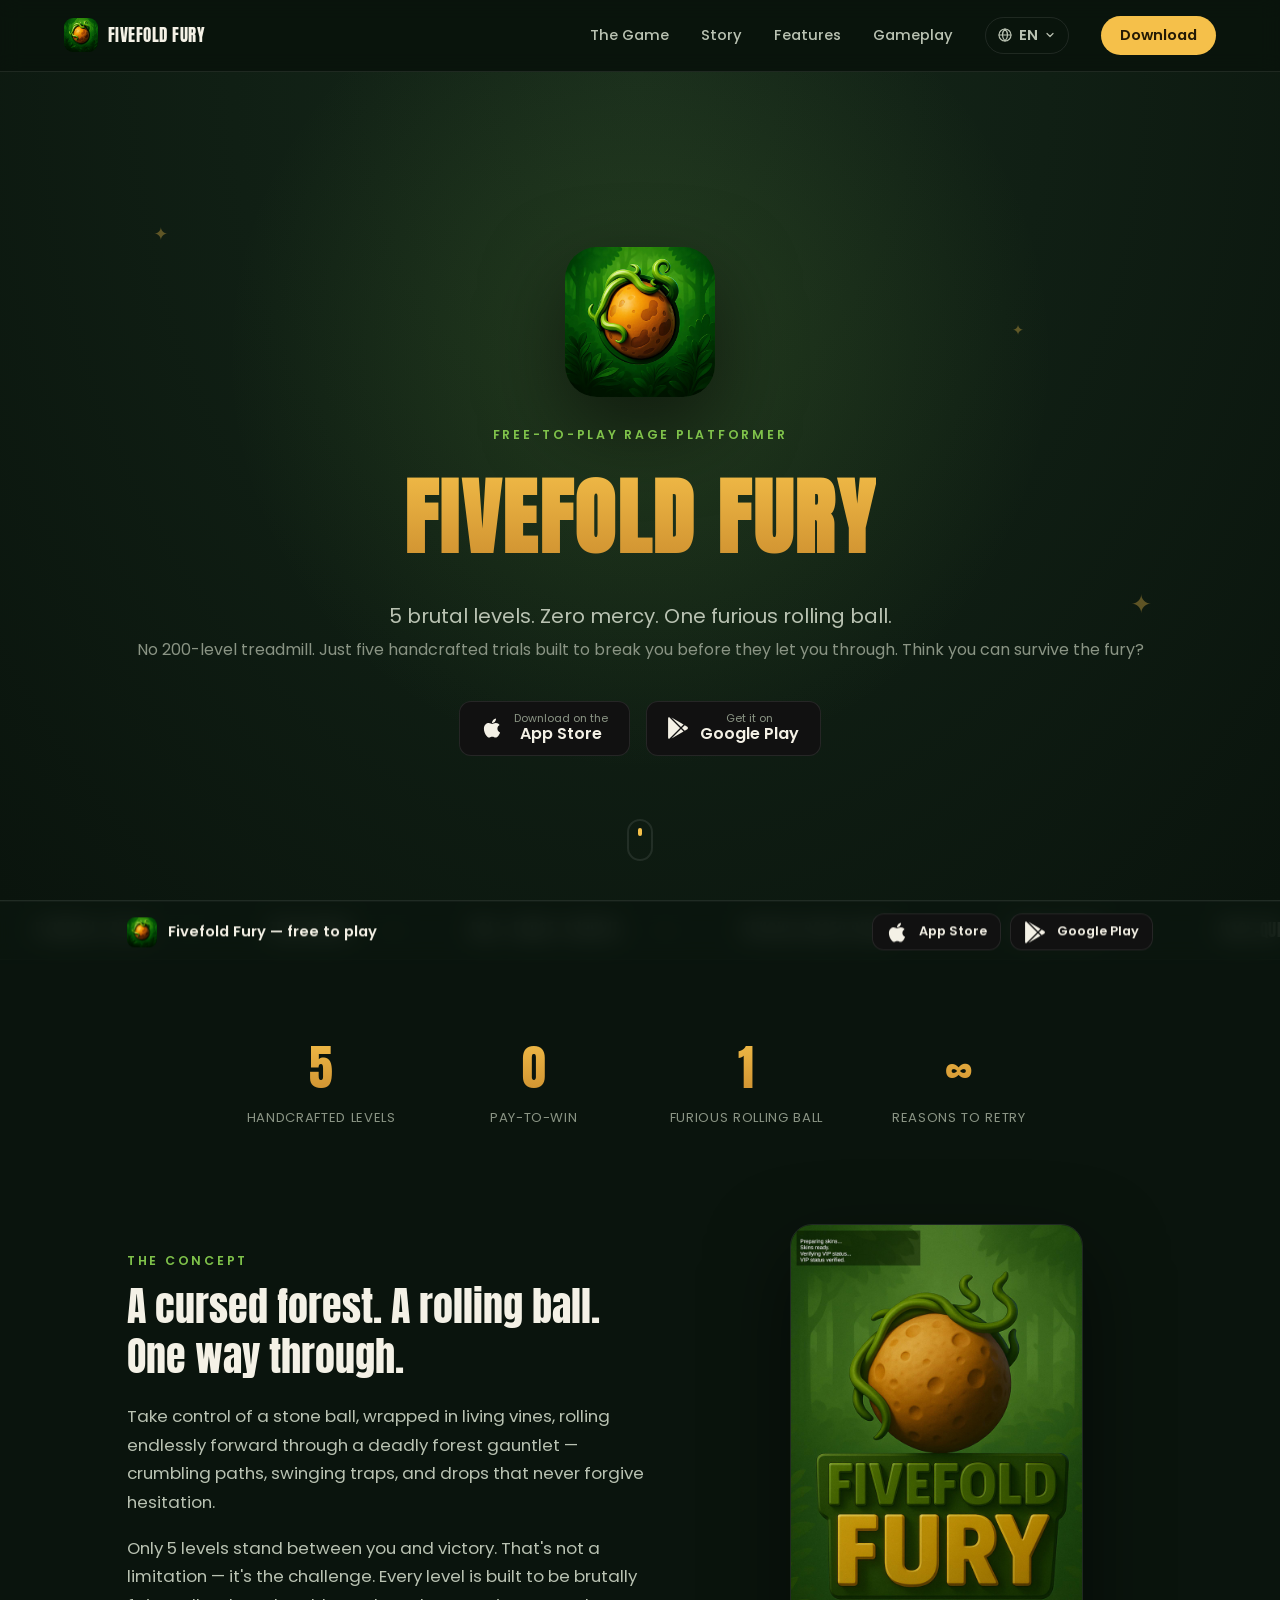
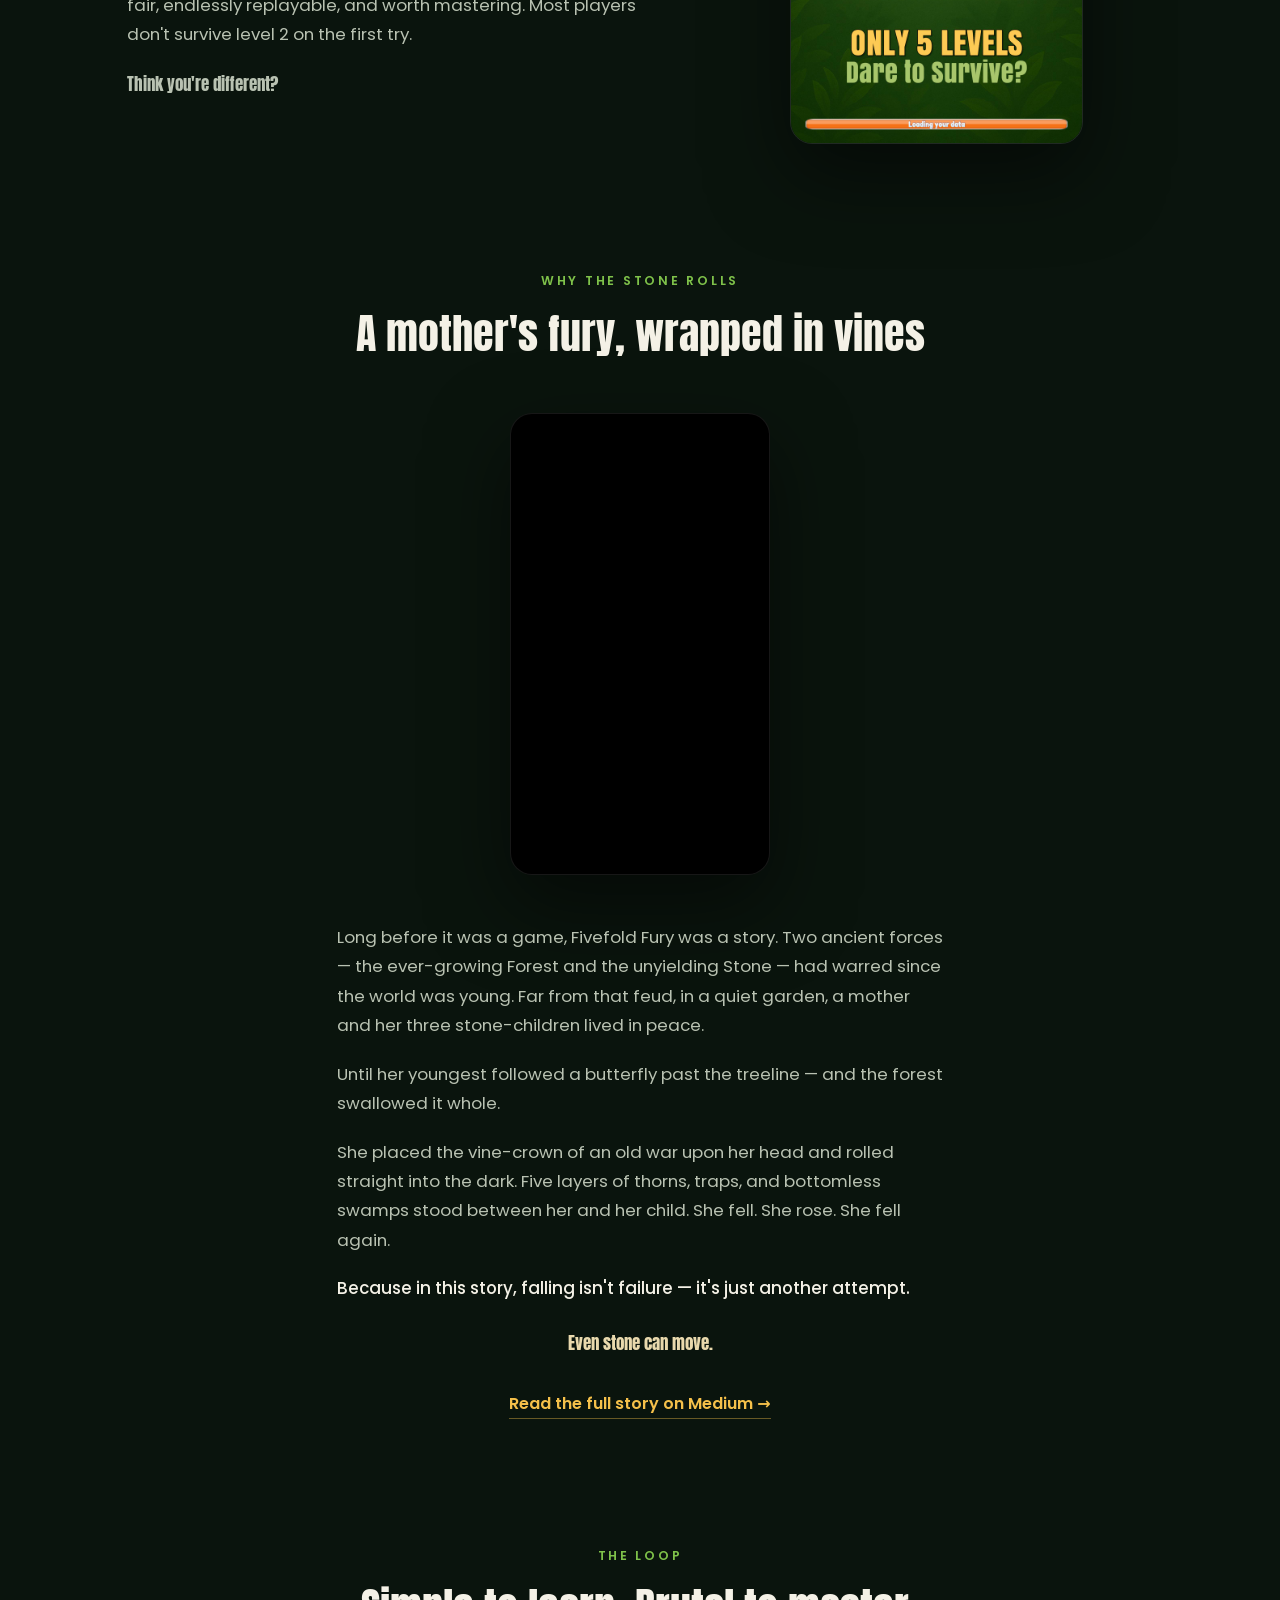
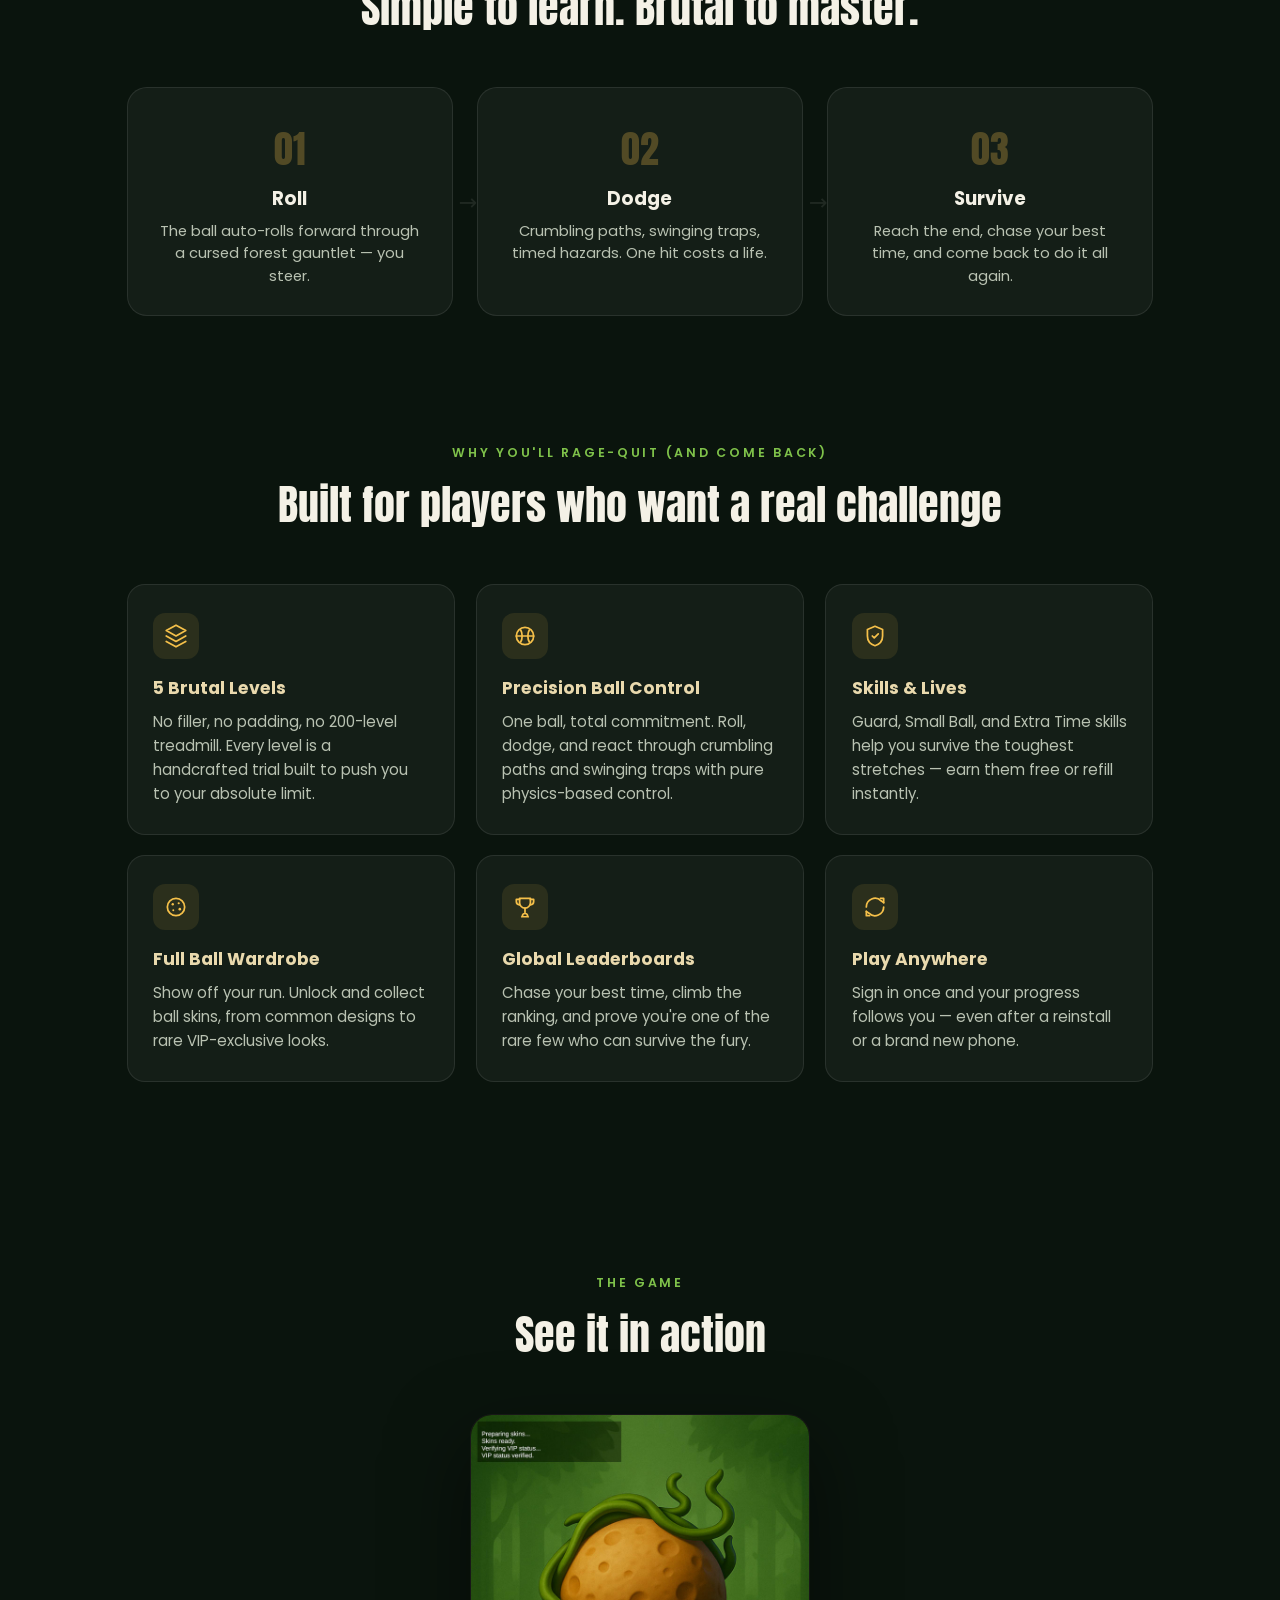
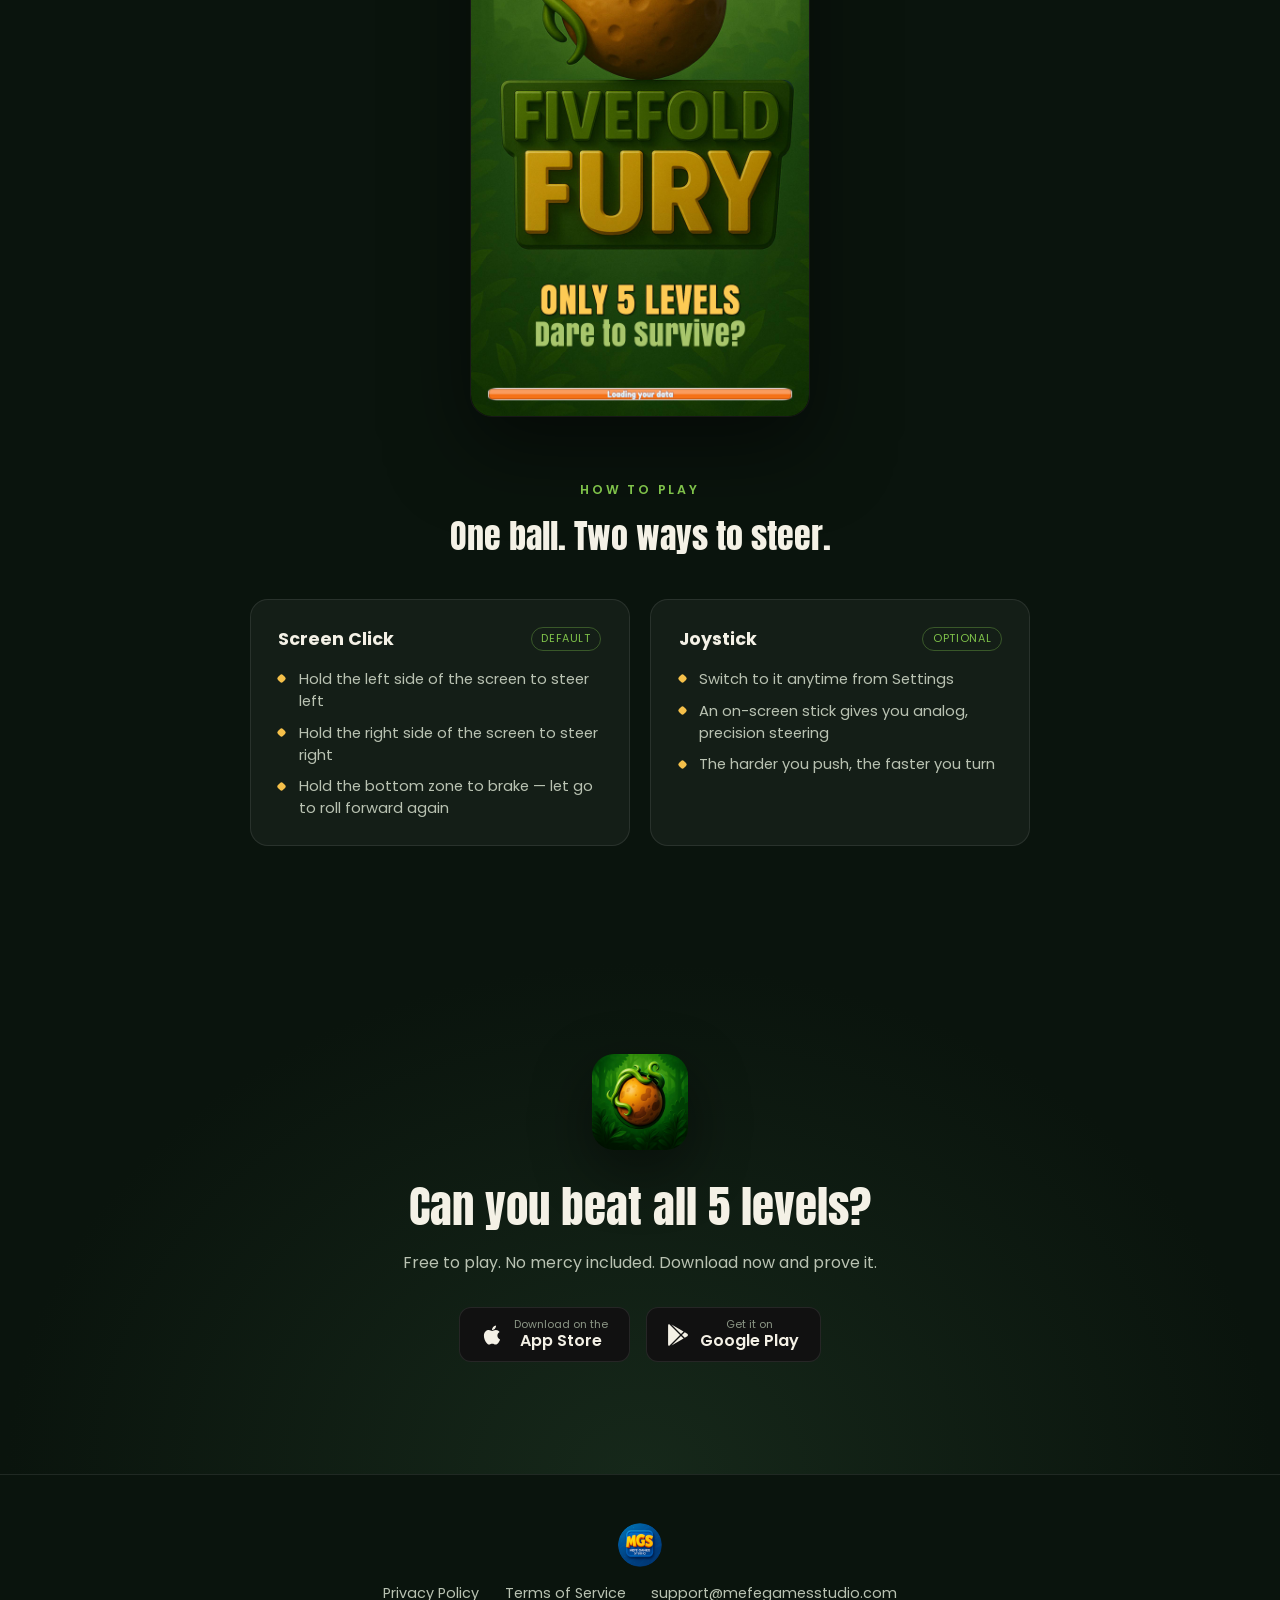
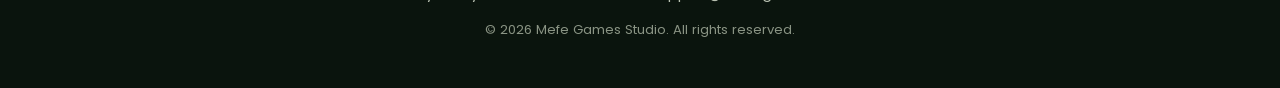
==== commit 18ffcacf: "Dil desteği geldi" ====
--- a/index.html
+++ b/index.html
@@ -9,8 +9,8 @@
       name="description"
       content="Fivefold Fury is a hardcore rage-platformer: 5 brutal, physics-based rolling-ball levels. Free to play on iOS and Android."
     />
-    <script type="module" crossorigin src="/assets/index-BUNVQLzq.js"></script>
-    <link rel="stylesheet" crossorigin href="/assets/index-CCkY8u_Q.css">
+    <script type="module" crossorigin src="/assets/index-Ccvs-pG0.js"></script>
+    <link rel="stylesheet" crossorigin href="/assets/index-BqCstRnw.css">
   </head>
   <body>
     <div id="root"></div>
--- a/assets/index-BqCstRnw.css
+++ b/assets/index-BqCstRnw.css
@@ -0,0 +1 @@
+@import "https://fonts.googleapis.com/css2?family=Anton&family=Oswald:wght@700&family=Poppins:wght@400;500;600;700&display=swap";:root{--bg-0:#0a140d;--bg-1:#101f14;--bg-2:#16281a;--gold:#f5c04a;--gold-soft:#e9d9ad;--green:#7fc24a;--ink:#f4f1e6;--ink-dim:#b9c2b2;--ink-dimmer:#8a9484;--card-bg:#ffffff0b;--card-border:#ffffff17;--font-display:"Anton", "Oswald", sans-serif}*{box-sizing:border-box}html{scroll-behavior:smooth}section[id]{scroll-margin-top:76px}body{color:var(--ink);background:var(--bg-0);margin:0;font-family:Poppins,system-ui,sans-serif}a{color:inherit}img{max-width:100%;display:block}.eyebrow{text-transform:uppercase;letter-spacing:.22em;color:var(--green);margin-bottom:.7rem;font-size:.78rem;font-weight:600}.eyebrow.center{text-align:center}.section-title{font-family:var(--font-display);margin:0 0 3rem;font-size:clamp(1.8rem,3.6vw,2.6rem);font-weight:400}.section-title.center{text-align:center}.reveal{opacity:0;transition:opacity .7s,transform .7s;transform:translateY(26px)}.reveal-in{opacity:1;transform:translateY(0)}.navbar{z-index:50;-webkit-backdrop-filter:blur(10px);backdrop-filter:blur(10px);border-bottom:1px solid var(--card-border);background:#0a140dbf;justify-content:space-between;align-items:center;padding:1rem 5vw;display:flex;position:sticky;top:0}.navbar-brand{font-family:var(--font-display);letter-spacing:.03em;color:var(--ink);align-items:center;gap:.6rem;font-size:1.05rem;text-decoration:none;display:flex}.navbar-brand img{border-radius:9px;width:34px;height:34px}.navbar-links{align-items:center;gap:2rem;font-size:.92rem;font-weight:500;display:flex}.navbar-links a{color:var(--ink-dim);text-decoration:none;transition:color .15s}.navbar-links a:hover{color:var(--ink)}.navbar-cta{background:var(--gold);border-radius:999px;padding:.55rem 1.2rem;color:#241a05!important;font-weight:600!important}.navbar-cta:hover{filter:brightness(1.08)}.lang-switch{border:1px solid var(--card-border);color:var(--ink-dim);border-radius:999px;transition:color .15s,border-color .15s;display:inline-flex;position:relative}.lang-switch:hover,.lang-switch:focus-within{color:var(--ink);border-color:#ffffff40}.lang-switch:has(select:focus-visible){outline:2px solid var(--gold);outline-offset:2px}.lang-switch-face{letter-spacing:.04em;align-items:center;gap:.35rem;padding:.45rem .7rem;font-weight:600;display:inline-flex}.lang-switch select{opacity:0;cursor:pointer;appearance:none;--lightningcss-light: ;--lightningcss-dark:initial;color-scheme:dark;border:0;width:100%;height:100%;font:16px Poppins,system-ui,sans-serif;position:absolute;inset:0}.lang-switch option{background:var(--bg-1);color:var(--ink)}.hero{text-align:center;background:radial-gradient(ellipse at 50% 0%, var(--bg-2) 0%, var(--bg-1) 45%, var(--bg-0) 100%);flex-direction:column;justify-content:center;align-items:center;min-height:92vh;padding:6rem 6vw 4rem;display:flex;position:relative;overflow:hidden}.hero-glow{pointer-events:none;background:radial-gradient(circle,#7fc24a29 0%,#0000 65%);width:900px;height:900px;animation:6s ease-in-out infinite glowPulse;position:absolute;top:-20%;left:50%;transform:translate(-50%)}@keyframes glowPulse{0%,to{opacity:.75;transform:translate(-50%)scale(1)}50%{opacity:1;transform:translate(-50%)scale(1.08)}}.hero-float{color:var(--gold);opacity:.35;pointer-events:none;font-size:1.4rem;animation:7s ease-in-out infinite floatY;position:absolute}.hero-float-1{font-size:1.1rem;animation-delay:0s;top:18%;left:12%}.hero-float-2{font-size:1.6rem;animation-delay:1.6s;top:62%;right:10%}.hero-float-3{font-size:.9rem;animation-delay:3.2s;top:30%;right:20%}@keyframes floatY{0%,to{opacity:.25;transform:translateY(0)}50%{opacity:.55;transform:translateY(-22px)}}.hero-enter{flex-direction:column;align-items:center;animation:.9s cubic-bezier(.22,.61,.36,1) both heroRise;display:flex}@keyframes heroRise{0%{opacity:0;transform:translateY(28px)}to{opacity:1;transform:translateY(0)}}.hero-eyebrow{animation:.6s .1s both fadeIn}.hero-icon{animation:4.5s ease-in-out infinite iconBob}@keyframes iconBob{0%,to{transform:translateY(0)rotate(0)}50%{transform:translateY(-10px)rotate(-2deg)}}@keyframes fadeIn{0%{opacity:0}to{opacity:1}}.hero-scroll{border:2px solid var(--card-border);border-radius:14px;width:26px;height:42px;animation:1s .6s both fadeIn;position:absolute;bottom:2.4rem;left:50%;transform:translate(-50%)}.hero-scroll span{background:var(--gold);border-radius:2px;width:4px;height:8px;animation:1.8s ease-in-out infinite scrollDot;position:absolute;top:7px;left:50%;transform:translate(-50%)}@keyframes scrollDot{0%{opacity:1;transform:translate(-50%)}70%,to{opacity:0;transform:translate(-50%,16px)}}.hero-icon{border-radius:32px;width:150px;height:150px;margin-bottom:1.8rem;position:relative;box-shadow:0 30px 80px #0000008c}.hero-title{font-family:var(--font-display);letter-spacing:.03em;background:linear-gradient(180deg, var(--gold) 0%, #c98a2c 100%);color:#0000;-webkit-background-clip:text;background-clip:text;margin:0;font-size:clamp(2.8rem,8vw,5.2rem);position:relative}.hero-tagline{color:var(--ink-dim);max-width:600px;margin:1.3rem 0 .4rem;font-size:1.25rem;position:relative}.hero-sub{color:var(--ink-dimmer);margin:0 0 2.4rem;font-size:1rem;position:relative}.store-badges{flex-wrap:wrap;justify-content:center;gap:1rem;display:flex;position:relative}.store-badge{border:1px solid var(--card-border);color:var(--ink);background:#111;border-radius:12px;align-items:center;gap:.7rem;padding:.7rem 1.3rem;font-size:1rem;font-weight:600;line-height:1.15;text-decoration:none;transition:transform .15s,border-color .15s;display:flex}.store-badge:hover{border-color:#f5c04a80;transform:translateY(-2px)}.store-badge small{color:var(--ink-dimmer);font-size:.68rem;font-weight:400;display:block}.marquee{border-top:1px solid var(--card-border);border-bottom:1px solid var(--card-border);background:var(--bg-1);padding:1rem 0;overflow:hidden}.marquee-track{width:max-content;animation:26s linear infinite marqueeScroll;display:flex}@keyframes marqueeScroll{0%{transform:translate(0)}to{transform:translate(-50%)}}.marquee-item{font-family:var(--font-display);letter-spacing:.04em;color:var(--ink-dim);white-space:nowrap;align-items:center;gap:2.2rem;padding:0 2.2rem;font-size:1.05rem;display:flex}.marquee-dot{color:var(--gold);font-size:.8rem}.stats{grid-template-columns:repeat(4,1fr);gap:1.5rem;max-width:980px;margin:0 auto;padding:4.5rem 6vw 1rem;display:grid}.stat{text-align:center}.stat-value{font-family:var(--font-display);background:linear-gradient(180deg, var(--gold) 0%, #c98a2c 100%);color:#0000;-webkit-background-clip:text;background-clip:text;font-size:clamp(2rem,4.5vw,3rem)}.stat-label{color:var(--ink-dimmer);letter-spacing:.05em;text-transform:uppercase;margin-top:.3rem;font-size:.82rem}.about{grid-template-columns:1.1fr .9fr;align-items:center;gap:5vw;max-width:1180px;margin:0 auto;padding:5rem 6vw 6rem;display:grid}.about-text p{color:var(--ink-dim);margin:0 0 1.1rem;font-size:1.05rem;line-height:1.7}.about-text h2{font-family:var(--font-display);margin:0 0 1.3rem;font-size:clamp(1.8rem,3.2vw,2.5rem);font-weight:400;line-height:1.25}.about-dare{font-family:var(--font-display);color:var(--gold-soft);font-size:1.15rem;margin-top:1.4rem!important}.about-image-wrap{display:flex}.about-image{border:1px solid var(--card-border);object-fit:cover;border-radius:22px;max-height:520px;margin:0 auto;transition:transform .4s;box-shadow:0 30px 80px #00000080}.about-image:hover{transform:scale(1.02)rotate(-.5deg)}.story{text-align:center;max-width:760px;margin:0 auto;padding:2rem 6vw 6rem}.story-video-wrap{aspect-ratio:9/16;border:1px solid var(--card-border);background:#000;border-radius:22px;width:260px;max-width:70vw;margin:0 auto 3rem;overflow:hidden;box-shadow:0 30px 80px #00000080}.story-video{border:0;width:100%;height:100%;display:block}.story-body{text-align:left}.story-body p{color:var(--ink-dim);margin:0 0 1.2rem;font-size:1.05rem;line-height:1.75}.story-emphasis{font-weight:500;color:var(--ink)!important}.story-mantra{font-family:var(--font-display);text-align:center;font-size:1.4rem;color:var(--gold-soft)!important;margin:1.6rem 0 0!important}.story-link{color:var(--gold);border-bottom:1px solid #f5c04a66;margin-top:2rem;padding-bottom:.15rem;font-weight:600;text-decoration:none;transition:border-color .15s;display:inline-block}.story-link:hover{border-color:var(--gold)}.steps{max-width:1180px;margin:0 auto;padding:2rem 6vw 6rem}.steps-row{counter-reset:step;grid-template-columns:repeat(3,1fr);gap:1.5rem;display:grid}.step-card{background:var(--card-bg);border:1px solid var(--card-border);text-align:center;border-radius:20px;padding:2rem 1.6rem 1.7rem;position:relative}.step-number{font-family:var(--font-display);color:#f5c04a47;margin-bottom:.4rem;font-size:2.4rem}.step-card h3{color:var(--ink);margin:0 0 .5rem;font-size:1.15rem}.step-card p{color:var(--ink-dim);margin:0;font-size:.92rem;line-height:1.55}.step-card:not(:last-child):after{content:"→";color:var(--card-border);font-size:1.4rem;display:none;position:absolute;top:50%;right:-1.6rem;transform:translateY(-50%)}@media (width>=901px){.step-card:not(:last-child):after{display:block}}.features{max-width:1180px;margin:0 auto;padding:2rem 6vw 7rem}.features-grid{grid-template-columns:repeat(3,1fr);gap:1.3rem;display:grid}.feature-card{background:var(--card-bg);border:1px solid var(--card-border);border-radius:18px;padding:1.7rem 1.6rem;transition:transform .25s,border-color .25s,background .25s}.feature-card:hover{background:#f5c04a0d;border-color:#f5c04a66;transform:translateY(-5px)}.feature-icon{width:46px;height:46px;color:var(--gold);background:#f5c04a1a;border-radius:12px;justify-content:center;align-items:center;margin-bottom:1rem;display:flex}.feature-card h3{color:var(--gold-soft);margin:0 0 .6rem;font-size:1.08rem}.feature-card p{color:var(--ink-dim);margin:0;font-size:.94rem;line-height:1.6}.showcase{max-width:1180px;margin:0 auto;padding:5rem 6vw 7rem}.gameplay-video{border:1px solid var(--card-border);background:#000;border-radius:22px;width:100%;max-width:340px;max-height:68vh;margin:0 auto 4rem;display:block;box-shadow:0 30px 80px #00000080}.howto-title{font-family:var(--font-display);text-align:center;margin:0 0 2.4rem;font-size:clamp(1.5rem,2.8vw,2.1rem);font-weight:400}.howto-grid{grid-template-columns:repeat(2,1fr);gap:1.3rem;max-width:780px;margin:0 auto;display:grid}.howto-card{background:var(--card-bg);border:1px solid var(--card-border);border-radius:18px;padding:1.6rem 1.7rem}.howto-card-head{justify-content:space-between;align-items:center;margin-bottom:1rem;display:flex}.howto-card-head h4{color:var(--ink);margin:0;font-size:1.1rem}.howto-badge{letter-spacing:.06em;text-transform:uppercase;color:var(--green);border:1px solid #7fc24a59;border-radius:999px;padding:.2rem .6rem;font-size:.68rem}.howto-card ul{margin:0;padding:0;list-style:none}.howto-card li{color:var(--ink-dim);margin-bottom:.6rem;padding-left:1.3rem;font-size:.92rem;line-height:1.5;position:relative}.howto-card li:last-child{margin-bottom:0}.howto-card li:before{content:"";background:var(--gold);border-radius:2px;width:7px;height:7px;position:absolute;top:.5em;left:0;transform:rotate(45deg)}.download{text-align:center;background:radial-gradient(ellipse at 50% 100%, var(--bg-2) 0%, var(--bg-0) 70%);padding:6rem 6vw 7rem}.download-icon{border-radius:22px;width:96px;height:96px;margin:0 auto 1.4rem;box-shadow:0 20px 60px #00000073}.download h2{font-family:var(--font-display);margin:0 0 .6rem;font-size:clamp(1.9rem,4vw,2.8rem);font-weight:400}.download p{color:var(--ink-dim);margin:0 0 2rem}.download .store-badges{justify-content:center}.site-footer{border-top:1px solid var(--card-border);text-align:center;flex-direction:column;align-items:center;gap:1rem;padding:3rem 6vw;display:flex}.footer-logo{border-radius:50%;width:44px;height:44px}.footer-links{flex-wrap:wrap;justify-content:center;gap:1.6rem;font-size:.9rem;display:flex}.footer-links a{color:var(--ink-dim);text-decoration:none}.footer-links a:hover{color:var(--gold-soft)}.footer-copy{color:var(--ink-dimmer);font-size:.82rem}.sticky-bar{z-index:40;-webkit-backdrop-filter:blur(12px);backdrop-filter:blur(12px);border-top:1px solid var(--card-border);background:#0a140dd9;transition:transform .35s;position:fixed;bottom:0;left:0;right:0;transform:translateY(100%)}.sticky-bar-visible{transform:translateY(0)}.sticky-bar-inner{justify-content:space-between;align-items:center;gap:1.5rem;max-width:1180px;margin:0 auto;padding:.8rem 6vw;display:flex}.sticky-bar-text{white-space:nowrap;align-items:center;gap:.7rem;font-size:.92rem;font-weight:600;display:flex}.sticky-bar-text img{border-radius:8px;width:30px;height:30px}.sticky-bar-badges{gap:.6rem}.sticky-bar-badges .store-badge{padding:.4rem .8rem;font-size:.8rem}.sticky-bar-badges .store-badge small{display:none}@media (width<=900px){.navbar-links{gap:1rem;font-size:.85rem}.navbar-links a:not(.navbar-cta){display:none}.about{grid-template-columns:1fr;padding:4rem 6vw}.about-image{max-height:420px}.features-grid,.stats{grid-template-columns:repeat(2,1fr)}.steps-row{grid-template-columns:1fr}.sticky-bar-text span{display:none}}:root:is(:lang(ja),:lang(zh)) :is(.section-title,.about-text h2,.about-dare,.marquee-item,.story-mantra,.howto-title,.download h2){font-weight:700}@media (prefers-reduced-motion:reduce){.reveal{transition:none}.hero-glow,.hero-float,.hero-enter,.hero-eyebrow,.hero-icon,.hero-scroll,.hero-scroll span,.marquee-track{animation:none!important}}@media (width<=520px){.navbar-brand span{display:none}.features-grid,.stats,.howto-grid{grid-template-columns:1fr}}
